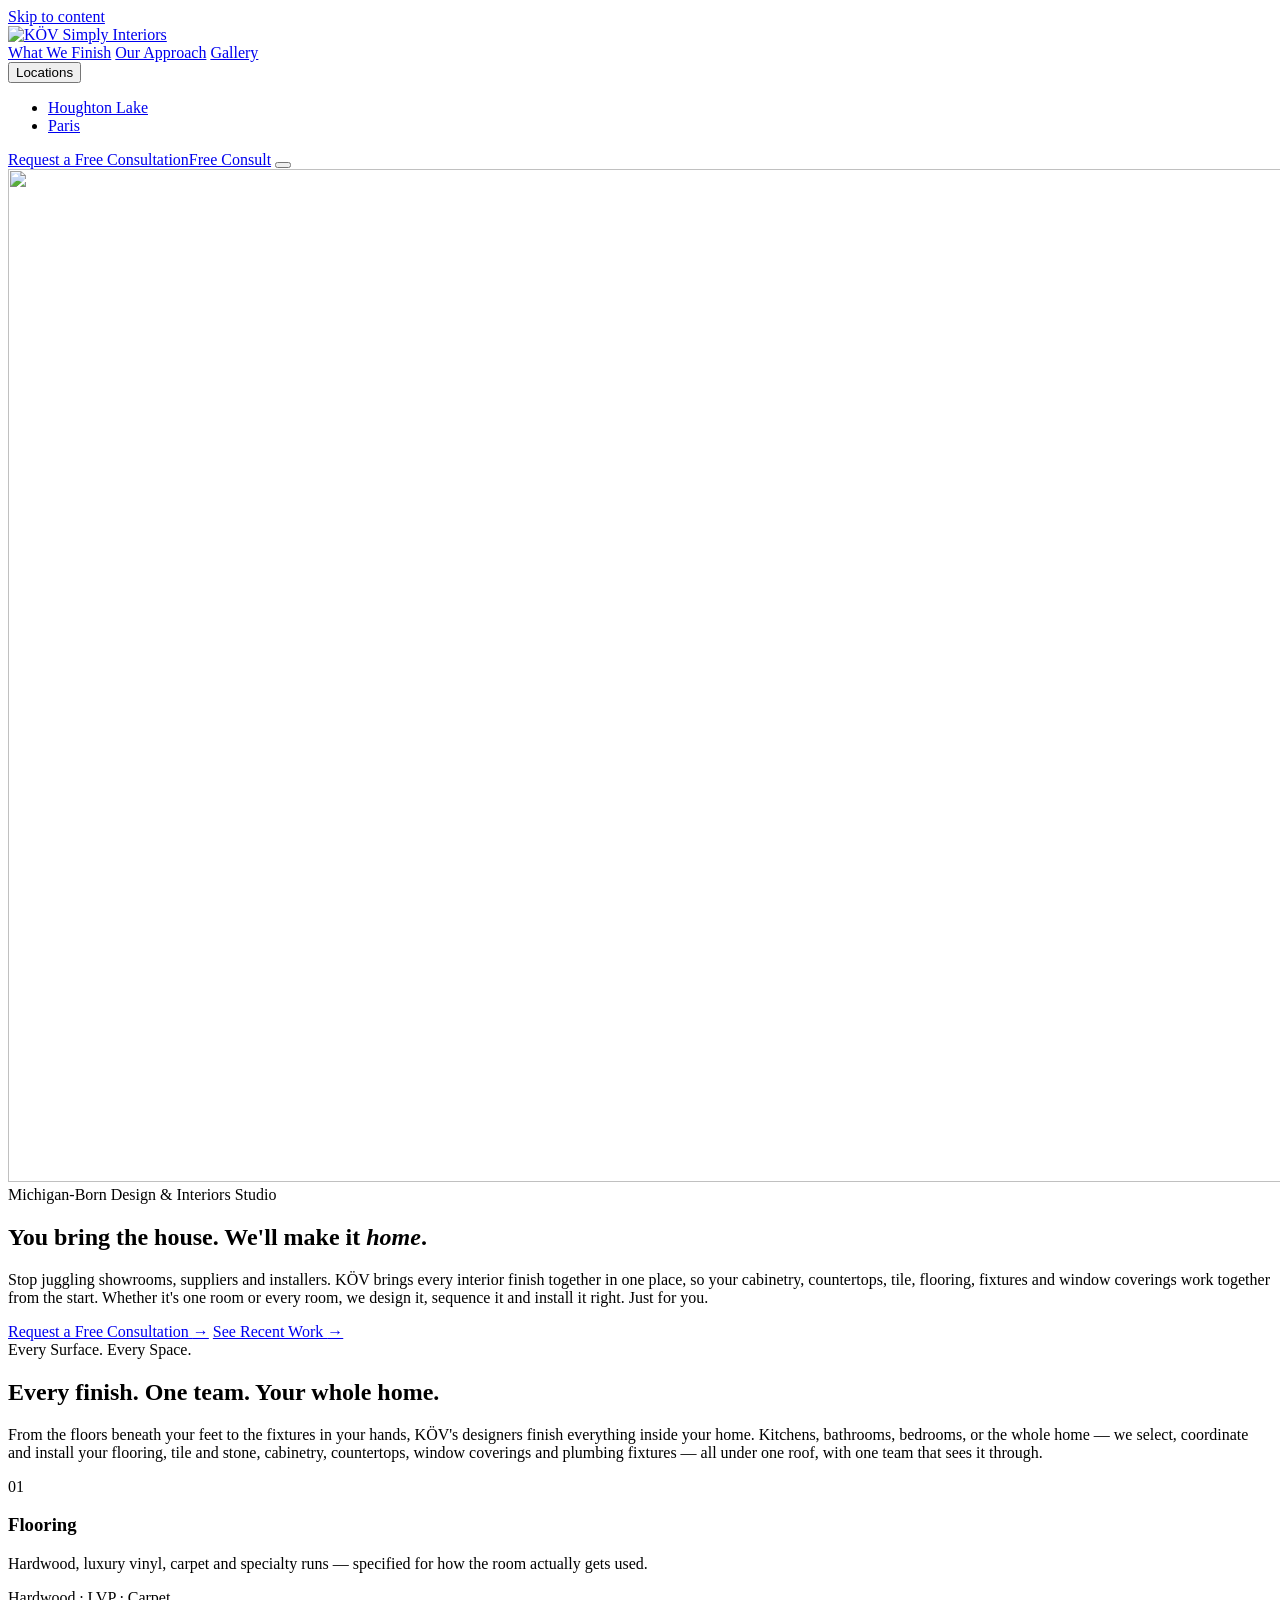
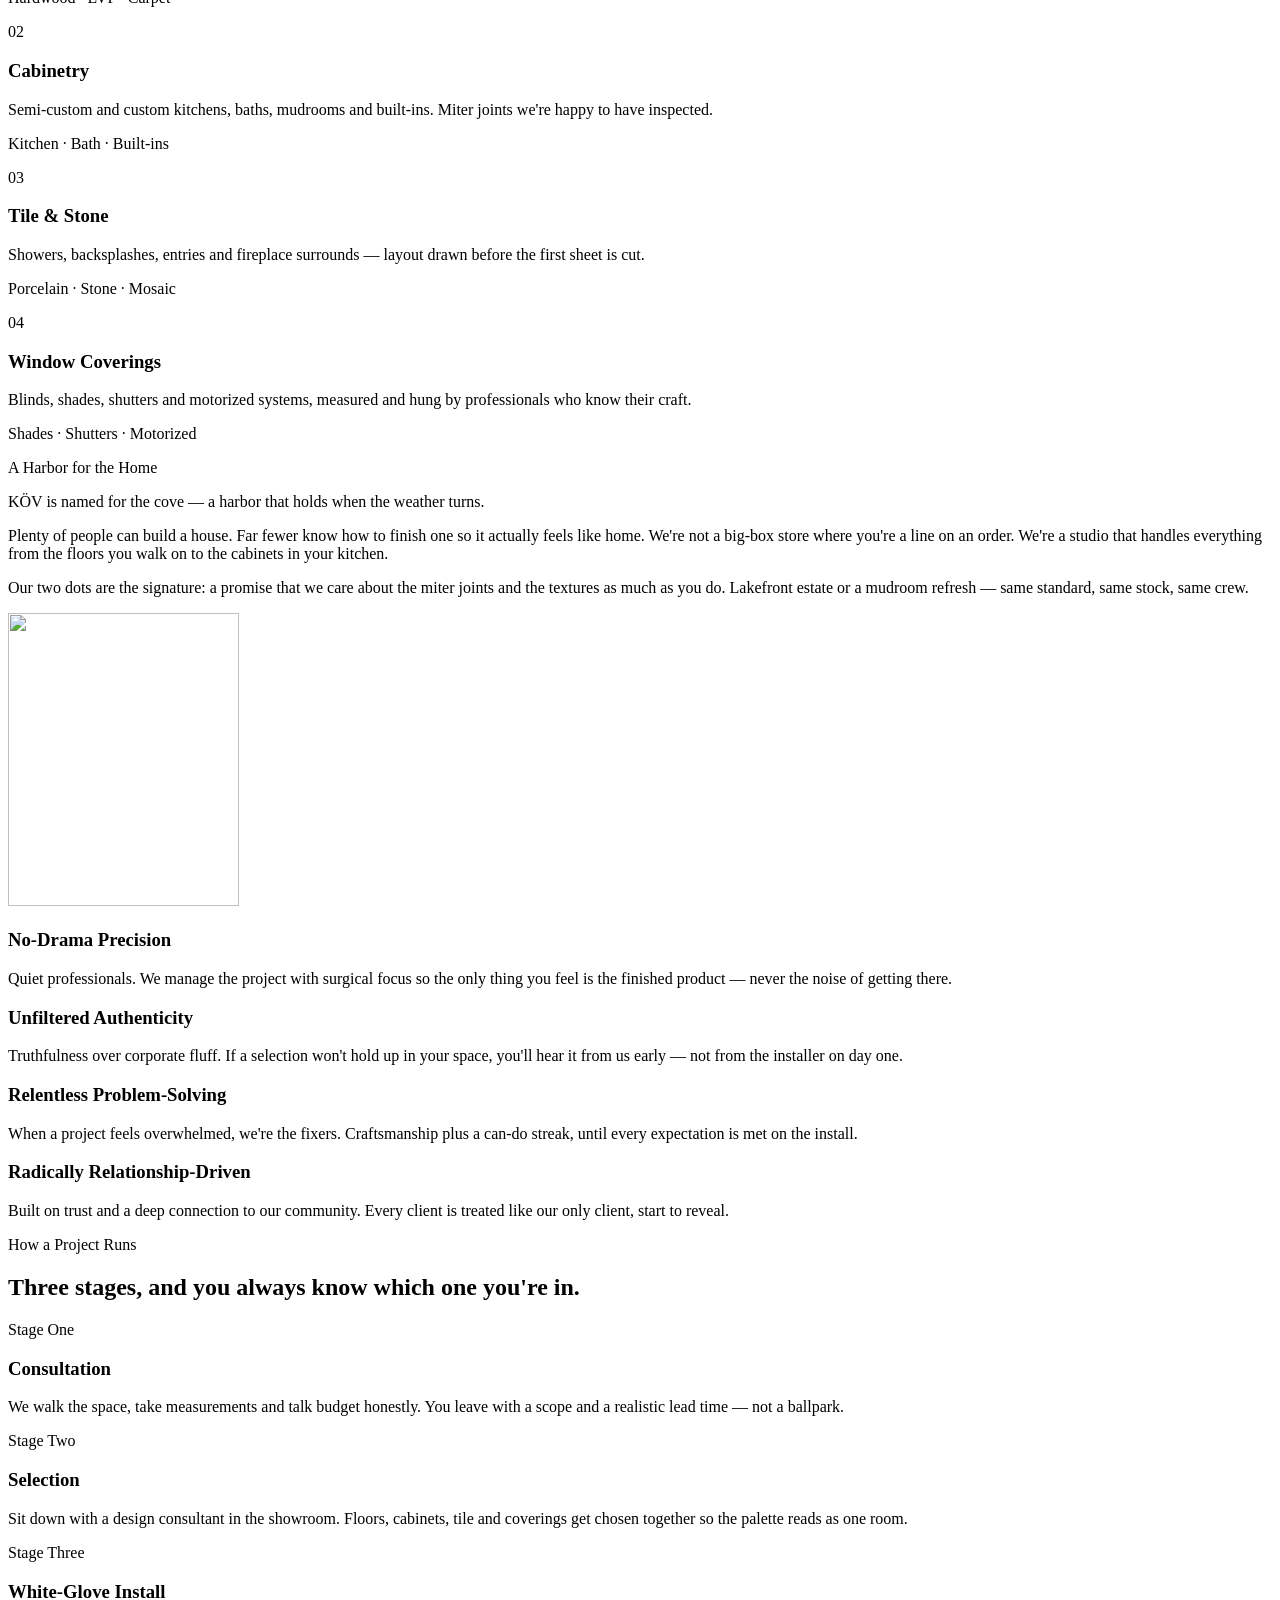
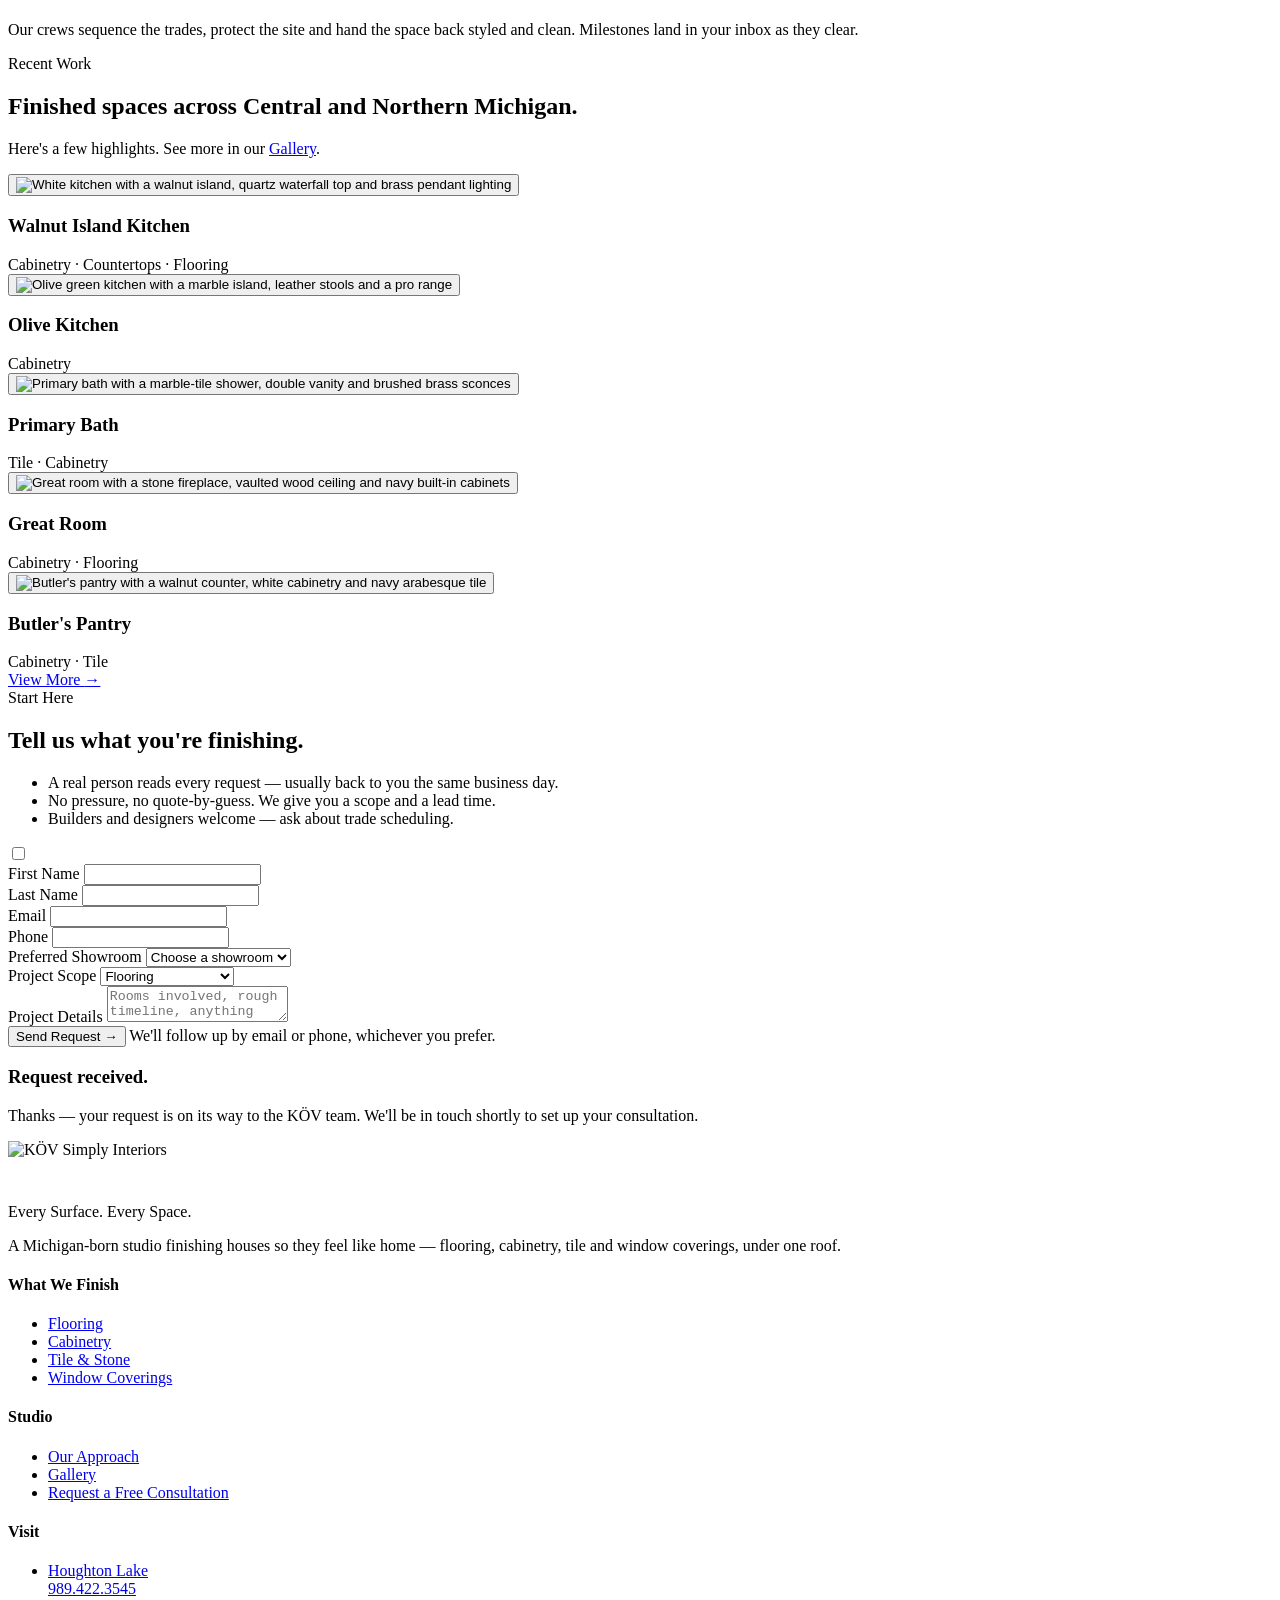
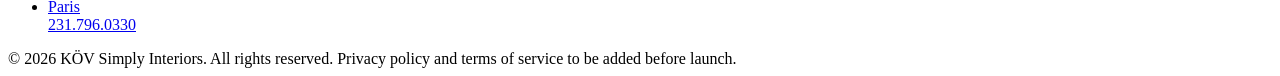
==== index.html @ 11d9ee9d "Add files via upload" ====
<!DOCTYPE html>
<html lang="en">
<head>
<meta charset="utf-8">
<meta name="viewport" content="width=device-width, initial-scale=1, viewport-fit=cover">
<title>KÖV Simply Interiors</title>
<meta name="description" content="A Michigan-born design &amp; interiors studio finishing houses so they feel like home. Flooring, cabinetry, tile and window coverings under one roof.">
<meta name="theme-color" content="#577693">
<link rel="canonical" href="https://kovinteriors.com/">

<link rel="icon" href="assets/favicon.ico" sizes="any">
<link rel="icon" type="image/png" sizes="32x32" href="assets/favicon-32x32.png">
<link rel="icon" type="image/png" sizes="16x16" href="assets/favicon-16x16.png">
<link rel="apple-touch-icon" href="assets/apple-touch-icon.png">

<meta property="og:site_name" content="K&Ouml;V Simply Interiors">
<meta property="og:title" content="KÖV Simply Interiors">
<meta property="og:description" content="A Michigan-born design &amp; interiors studio finishing houses so they feel like home. Flooring, cabinetry, tile and window coverings under one roof.">
<meta property="og:type" content="website">
<meta property="og:url" content="https://kovinteriors.com/">
<meta property="og:image" content="https://kovinteriors.com/assets/og-image.jpg">
<meta property="og:image:width" content="1200">
<meta property="og:image:height" content="630">
<meta name="twitter:card" content="summary_large_image">
<meta name="twitter:title" content="KÖV Simply Interiors">
<meta name="twitter:description" content="A Michigan-born design &amp; interiors studio finishing houses so they feel like home. Flooring, cabinetry, tile and window coverings under one roof.">
<meta name="twitter:image" content="https://kovinteriors.com/assets/og-image.jpg">
<link rel="preconnect" href="https://fonts.googleapis.com">
<link rel="preconnect" href="https://fonts.gstatic.com" crossorigin>
<link rel="stylesheet" href="https://fonts.googleapis.com/css2?family=Newsreader:opsz,wght@6..72,300;6..72,400;6..72,500;6..72,600&family=Figtree:wght@300;400;500;600;700&family=Archivo+Narrow:wght@600;700&display=swap">
<link rel="stylesheet" href="assets/styles.css">
<script type="application/ld+json">{"@context":"https://schema.org","@type":"HomeAndConstructionBusiness","name":"KÖV Simply Interiors","url":"https://kovinteriors.com","logo":"https://kovinteriors.com/assets/kov-logo.png","image":"https://kovinteriors.com/assets/og-image.jpg","description":"A Michigan design and interiors studio finishing homes — flooring, cabinetry, tile and stone, countertops, window coverings and plumbing fixtures under one roof.","areaServed":"Central and Northern Michigan","department":[{"@type":"HomeAndConstructionBusiness","name":"KÖV Simply Interiors — Houghton Lake","url":"https://kovinteriors.com/houghton-lake","telephone":"+1-989-422-3545","address":{"@type":"PostalAddress","streetAddress":"2485 W Houghton Lake Drive","addressLocality":"Houghton Lake","addressRegion":"MI","postalCode":"48629","addressCountry":"US"},"openingHoursSpecification":[{"@type":"OpeningHoursSpecification","dayOfWeek":["Monday","Tuesday","Wednesday","Thursday","Friday"],"opens":"09:00","closes":"17:00"},{"@type":"OpeningHoursSpecification","dayOfWeek":"Saturday","opens":"10:00","closes":"15:00"}]},{"@type":"HomeAndConstructionBusiness","name":"KÖV Simply Interiors — Paris","url":"https://kovinteriors.com/paris","telephone":"+1-231-796-0330","address":{"@type":"PostalAddress","streetAddress":"21498 Northland Drive","addressLocality":"Paris","addressRegion":"MI","postalCode":"49338","addressCountry":"US"},"openingHoursSpecification":[{"@type":"OpeningHoursSpecification","dayOfWeek":["Monday","Tuesday","Wednesday","Thursday","Friday"],"opens":"10:00","closes":"17:00"}]}]}</script>
</head>
<body>
<script>document.documentElement.classList.add('js');</script>
<a class="skip-link" href="#main">Skip to content</a>

<header class="site-header">
  <div class="shell header-inner">
    <a class="lockup" href="index.html" aria-label="KÖV Simply Interiors, home">
      <img src="assets/kov-logo.png" alt="KÖV Simply Interiors" width="900" height="196">
    </a>

    <nav class="nav" id="primary-nav" aria-label="Primary">
      <a href="index.html#offerings">What We Finish</a>
      <a href="index.html#approach">Our Approach</a>
      <a href="gallery.html">Gallery</a>
      <div class="nav-item">
        <button class="nav-toggle" type="button" aria-expanded="false" aria-haspopup="true">
          Locations <span class="caret" aria-hidden="true"></span>
        </button>
        <ul class="nav-menu">
          <li><a href="houghton-lake.html">Houghton Lake</a></li>
          <li><a href="paris.html">Paris</a></li>
        </ul>
      </div>
    </nav>

    <div class="header-cta">
      <a class="btn btn-solid" href="index.html#consult"><span class="cta-long">Request a Free Consultation</span><span class="cta-short">Free Consult</span></a>
      <button class="menu-btn" type="button" aria-expanded="false" aria-controls="primary-nav" aria-label="Menu">
        <span></span><span></span><span></span>
      </button>
    </div>
  </div>
  <div class="scroll-progress" aria-hidden="true"><span></span></div>
</header>

<main id="main">

  <!-- HERO -->
  <section class="hero tone-dark">
    <div class="hero-media" aria-hidden="true">
      <img src="assets/hero-kitchen.jpg" alt="" width="1800" height="1013">
    </div>
    <div class="shell hero-inner">
      <div class="hero-copy">
        <span class="eyebrow"><span class="dots gold" aria-hidden="true"><i></i><i></i></span> Michigan-Born Design &amp; Interiors Studio</span>
        <h1>You bring the house. We'll make it <em>home</em>.</h1>
        <p class="lede">Stop juggling showrooms, suppliers and installers. K&Ouml;V brings every interior finish together in one place, so your cabinetry, countertops, tile, flooring, fixtures and window coverings work together from the start. Whether it's one room or every room, we design it, sequence it and install it right. Just for you.</p>
        <div class="hero-actions">
          <a class="btn btn-solid" href="#consult">Request a Free Consultation <span class="btn-arrow" aria-hidden="true">&rarr;</span></a>
          <a class="btn btn-ghost" href="#work">See Recent Work <span class="btn-arrow" aria-hidden="true">&rarr;</span></a>
        </div>
      </div>
    </div>
  </section>

  <!-- OFFERINGS -->
  <section class="band" id="offerings">
    <div class="shell">
      <div class="sec-head wide">
        <span class="eyebrow"><span class="dots gold" aria-hidden="true"><i></i><i></i></span> Every Surface. Every Space.</span>
        <h2>Every finish. One team. Your whole home.</h2>
        <p>From the floors beneath your feet to the fixtures in your hands, K&Ouml;V's designers finish everything inside your home. Kitchens, bathrooms, bedrooms, or the whole home &mdash; we select, coordinate and install your flooring, tile and stone, cabinetry, countertops, window coverings and plumbing fixtures &mdash; all under one roof, with one team that sees it through.</p>
      </div>

      <div class="offerings">
        <article class="offer">
          <span class="num">01</span>
          <h3>Flooring</h3>
          <p>Hardwood, luxury vinyl, carpet and specialty runs &mdash; specified for how the room actually gets used.</p>
          <p class="tags">Hardwood &middot; LVP &middot; Carpet</p>
        </article>
        <article class="offer">
          <span class="num">02</span>
          <h3>Cabinetry</h3>
          <p>Semi-custom and custom kitchens, baths, mudrooms and built-ins. Miter joints we're happy to have inspected.</p>
          <p class="tags">Kitchen &middot; Bath &middot; Built-ins</p>
        </article>
        <article class="offer">
          <span class="num">03</span>
          <h3>Tile &amp; Stone</h3>
          <p>Showers, backsplashes, entries and fireplace surrounds &mdash; layout drawn before the first sheet is cut.</p>
          <p class="tags">Porcelain &middot; Stone &middot; Mosaic</p>
        </article>
        <article class="offer">
          <span class="num">04</span>
          <h3>Window Coverings</h3>
          <p>Blinds, shades, shutters and motorized systems, measured and hung by professionals who know their craft.</p>
          <p class="tags">Shades &middot; Shutters &middot; Motorized</p>
        </article>
      </div>
    </div>
  </section>

  <!-- APPROACH -->
  <section class="band band-ink tone-dark" id="approach">
    <div class="shell ethos-grid">
      <div>
        <span class="eyebrow"><span class="dots gold" aria-hidden="true"><i></i><i></i></span> A Harbor for the Home</span>
        <p class="pull">K&Ouml;V is named for the cove &mdash; a harbor that holds when the weather turns.</p>
        <div class="ethos-body">
          <p>Plenty of people can build a house. Far fewer know how to finish one so it actually feels like home. We're not a big-box store where you're a line on an order. We're a studio that handles everything from the floors you walk on to the cabinets in your kitchen.</p>
          <p>Our two dots are the signature: a promise that we care about the miter joints and the textures as much as you do. Lakefront estate or a mudroom refresh &mdash; same standard, same stock, same crew.</p>
        </div>
        <img class="ethos-mark" src="assets/kov-icon.png" alt="" width="231" height="293">
      </div>

      <div class="values">
        <article class="value">
          <span class="dots" aria-hidden="true"><i></i><i></i></span>
          <div>
            <h3>No-Drama Precision</h3>
            <p>Quiet professionals. We manage the project with surgical focus so the only thing you feel is the finished product &mdash; never the noise of getting there.</p>
          </div>
        </article>
        <article class="value">
          <span class="dots" aria-hidden="true"><i></i><i></i></span>
          <div>
            <h3>Unfiltered Authenticity</h3>
            <p>Truthfulness over corporate fluff. If a selection won't hold up in your space, you'll hear it from us early &mdash; not from the installer on day one.</p>
          </div>
        </article>
        <article class="value">
          <span class="dots" aria-hidden="true"><i></i><i></i></span>
          <div>
            <h3>Relentless Problem-Solving</h3>
            <p>When a project feels overwhelmed, we're the fixers. Craftsmanship plus a can-do streak, until every expectation is met on the install.</p>
          </div>
        </article>
        <article class="value">
          <span class="dots" aria-hidden="true"><i></i><i></i></span>
          <div>
            <h3>Radically Relationship-Driven</h3>
            <p>Built on trust and a deep connection to our community. Every client is treated like our only client, start to reveal.</p>
          </div>
        </article>
      </div>
    </div>
  </section>

  <!-- PROCESS -->
  <section class="band">
    <div class="shell">
      <div class="sec-head wide">
        <span class="eyebrow"><span class="dots" aria-hidden="true"><i></i><i></i></span> How a Project Runs</span>
        <h2>Three stages, and you always know which one you're in.</h2>
      </div>
      <div class="steps">
        <article class="step">
          <span class="num">Stage One</span>
          <h3>Consultation</h3>
          <p>We walk the space, take measurements and talk budget honestly. You leave with a scope and a realistic lead time &mdash; not a ballpark.</p>
        </article>
        <article class="step">
          <span class="num">Stage Two</span>
          <h3>Selection</h3>
          <p>Sit down with a design consultant in the showroom. Floors, cabinets, tile and coverings get chosen together so the palette reads as one room.</p>
        </article>
        <article class="step">
          <span class="num">Stage Three</span>
          <h3>White-Glove Install</h3>
          <p>Our crews sequence the trades, protect the site and hand the space back styled and clean. Milestones land in your inbox as they clear.</p>
        </article>
      </div>
    </div>
  </section>

  <!-- WORK -->
  <section class="band band-deep tone-dark" id="work">
    <div class="shell">
      <div class="sec-head wide">
        <span class="eyebrow"><span class="dots gold" aria-hidden="true"><i></i><i></i></span> Recent Work</span>
        <h2>Finished spaces across Central and Northern Michigan.</h2>
        <p>Here's a few highlights. See more in our <a href="gallery.html">Gallery</a>.</p>
      </div>

      <div class="work-grid">
        <div class="work-item feature">
          <button class="shot-fixed" type="button" data-shot data-caption="Walnut Island Kitchen" aria-label="Enlarge: Walnut Island Kitchen"><img src="assets/gallery/kitchen-walnut-island.jpg" alt="White kitchen with a walnut island, quartz waterfall top and brass pendant lighting" loading="lazy" decoding="async"></button>
          <div class="work-cap"><h3>Walnut Island Kitchen</h3><span>Cabinetry &middot; Countertops &middot; Flooring</span></div>
        </div>
        <div class="work-item portrait">
          <button class="shot-fixed" type="button" data-shot data-caption="Olive Kitchen &amp; Dining" aria-label="Enlarge: Olive Kitchen &amp; Dining"><img src="assets/gallery/kitchen-olive-dining.jpg" alt="Olive green kitchen with a marble island, leather stools and a pro range" loading="lazy" decoding="async"></button>
          <div class="work-cap"><h3>Olive Kitchen</h3><span>Cabinetry</span></div>
        </div>
        <div class="work-item">
          <button class="shot-fixed" type="button" data-shot data-caption="Primary Bath Suite" aria-label="Enlarge: Primary Bath Suite"><img src="assets/gallery/bath-primary-suite.jpg" alt="Primary bath with a marble-tile shower, double vanity and brushed brass sconces" loading="lazy" decoding="async"></button>
          <div class="work-cap"><h3>Primary Bath</h3><span>Tile &middot; Cabinetry</span></div>
        </div>
        <div class="work-item">
          <button class="shot-fixed" type="button" data-shot data-caption="Great Room Fireplace" aria-label="Enlarge: Great Room Fireplace"><img src="assets/gallery/living-stone-fireplace.jpg" alt="Great room with a stone fireplace, vaulted wood ceiling and navy built-in cabinets" loading="lazy" decoding="async"></button>
          <div class="work-cap"><h3>Great Room</h3><span>Cabinetry &middot; Flooring</span></div>
        </div>
        <div class="work-item">
          <button class="shot-fixed" type="button" data-shot data-caption="Butler's Pantry" aria-label="Enlarge: Butler's Pantry"><img src="assets/gallery/pantry-butlers.jpg" alt="Butler's pantry with a walnut counter, white cabinetry and navy arabesque tile" loading="lazy" decoding="async"></button>
          <div class="work-cap"><h3>Butler's Pantry</h3><span>Cabinetry &middot; Tile</span></div>
        </div>
      </div>

      <div class="btn-row">
        <a class="btn btn-solid btn-wide" href="gallery.html">View More <span class="btn-arrow" aria-hidden="true">&rarr;</span></a>
      </div>
    </div>
  </section>

  <!-- CONSULTATION -->
  <section class="band band-tint" id="consult">
    <div class="shell consult-grid">
      <div>
        <span class="eyebrow"><span class="dots gold" aria-hidden="true"><i></i><i></i></span> Start Here</span>
        <h2>Tell us what you're finishing.</h2>
        <ul class="promise">
          <li><span class="dots" aria-hidden="true"><i></i><i></i></span><span>A real person reads every request &mdash; usually back to you the same business day.</span></li>
          <li><span class="dots" aria-hidden="true"><i></i><i></i></span><span>No pressure, no quote-by-guess. We give you a scope and a lead time.</span></li>
          <li><span class="dots" aria-hidden="true"><i></i><i></i></span><span>Builders and designers welcome &mdash; ask about trade scheduling.</span></li>
        </ul>
      </div>

      <div class="form-card tone-light" id="consultCard">
        <form class="form-body" id="consultForm" action="https://api.web3forms.com/submit" method="POST" novalidate>
          <input type="hidden" name="access_key" value="4b04a78e-1222-40c4-ba0d-5f8aaee83861">
          <input type="hidden" name="subject" value="New consultation request &mdash; K&Ouml;V website">
          <input type="hidden" name="from_name" value="K&Ouml;V Simply Interiors Website">
          <input type="checkbox" name="botcheck" class="hp" tabindex="-1" autocomplete="off" aria-hidden="true">
          <div class="field-row">
            <div class="field">
              <label for="fname">First Name</label>
              <input id="fname" name="first_name" type="text" autocomplete="given-name" required>
            </div>
            <div class="field">
              <label for="lname">Last Name</label>
              <input id="lname" name="last_name" type="text" autocomplete="family-name" required>
            </div>
          </div>
          <div class="field-row">
            <div class="field">
              <label for="email">Email</label>
              <input id="email" name="email" type="email" autocomplete="email" required>
            </div>
            <div class="field">
              <label for="phone">Phone</label>
              <input id="phone" name="phone" type="tel" autocomplete="tel">
            </div>
          </div>
          <div class="field-row">
            <div class="field">
              <label for="showroom">Preferred Showroom</label>
              <select id="showroom" name="preferred_showroom" required>
                <option value="" disabled selected>Choose a showroom</option>
                <option>Houghton Lake, MI</option>
                <option>Paris, MI</option>
              </select>
            </div>
            <div class="field">
              <label for="scope">Project Scope</label>
              <select id="scope" name="project_scope">
                <option>Flooring</option>
                <option>Cabinetry</option>
                <option>Tile &amp; Stone</option>
                <option>Window Coverings</option>
                <option>Whole-home finish</option>
                <option>Kitchen</option>
                <option>Bathroom</option>
                <option>Not sure yet</option>
              </select>
            </div>
          </div>
          <div class="field">
            <label for="details">Project Details</label>
            <textarea id="details" name="message" placeholder="Rooms involved, rough timeline, anything already selected."></textarea>
          </div>
          <div class="form-foot">
            <button class="btn btn-solid" type="submit">Send Request <span class="btn-arrow" aria-hidden="true">&rarr;</span></button>
            <span class="fine">We'll follow up by email or phone, whichever you prefer.</span>
          </div>
          <p class="form-error" id="formError" role="alert" hidden>Something went wrong sending that. Please try again, or call the showroom nearest you.</p>
        </form>

        <div class="form-success" id="consultSuccess" role="status">
          <span class="dots gold" aria-hidden="true" style="justify-content:center;"><i></i><i></i></span>
          <h3>Request received.</h3>
          <p>Thanks &mdash; your request is on its way to the K&Ouml;V team. We'll be in touch shortly to set up your consultation.</p>
        </div>
      </div>
    </div>
  </section>
</main>

<footer class="site-footer tone-dark">
  <div class="shell">
    <div class="footer-top">
      <div>
        <img src="assets/kov-logo-white.png" alt="KÖV Simply Interiors" width="900" height="196" style="height:46px;width:auto;display:block;">
        <p class="footer-tag">Every Surface. Every Space.</p>
        <p class="footer-blurb">A Michigan-born studio finishing houses so they feel like home &mdash; flooring, cabinetry, tile and window coverings, under one roof.</p>
      </div>
      <div class="footer-col">
        <h4>What We Finish</h4>
        <ul>
          <li><a href="index.html#offerings">Flooring</a></li>
          <li><a href="index.html#offerings">Cabinetry</a></li>
          <li><a href="index.html#offerings">Tile &amp; Stone</a></li>
          <li><a href="index.html#offerings">Window Coverings</a></li>
        </ul>
      </div>
      <div class="footer-col">
        <h4>Studio</h4>
        <ul>
          <li><a href="index.html#approach">Our Approach</a></li>
          <li><a href="gallery.html">Gallery</a></li>
          <li><a href="index.html#consult">Request a Free Consultation</a></li>
        </ul>
      </div>
      <div class="footer-col">
        <h4>Visit</h4>
        <ul>
          <li><a href="houghton-lake.html">Houghton Lake</a><br><a href="tel:+19894223545">989.422.3545</a></li>
          <li><a href="paris.html">Paris</a><br><a href="tel:+12317960330">231.796.0330</a></li>
        </ul>
      </div>
    </div>
    <div class="footer-bottom">
      <span>&copy; 2026 K&Ouml;V Simply Interiors. All rights reserved.</span>
      <span class="legal-todo">Privacy policy and terms of service to be added before launch.</span>
    </div>
  </div>
</footer>

<script src="assets/site.js"></script>
</body>
</html>
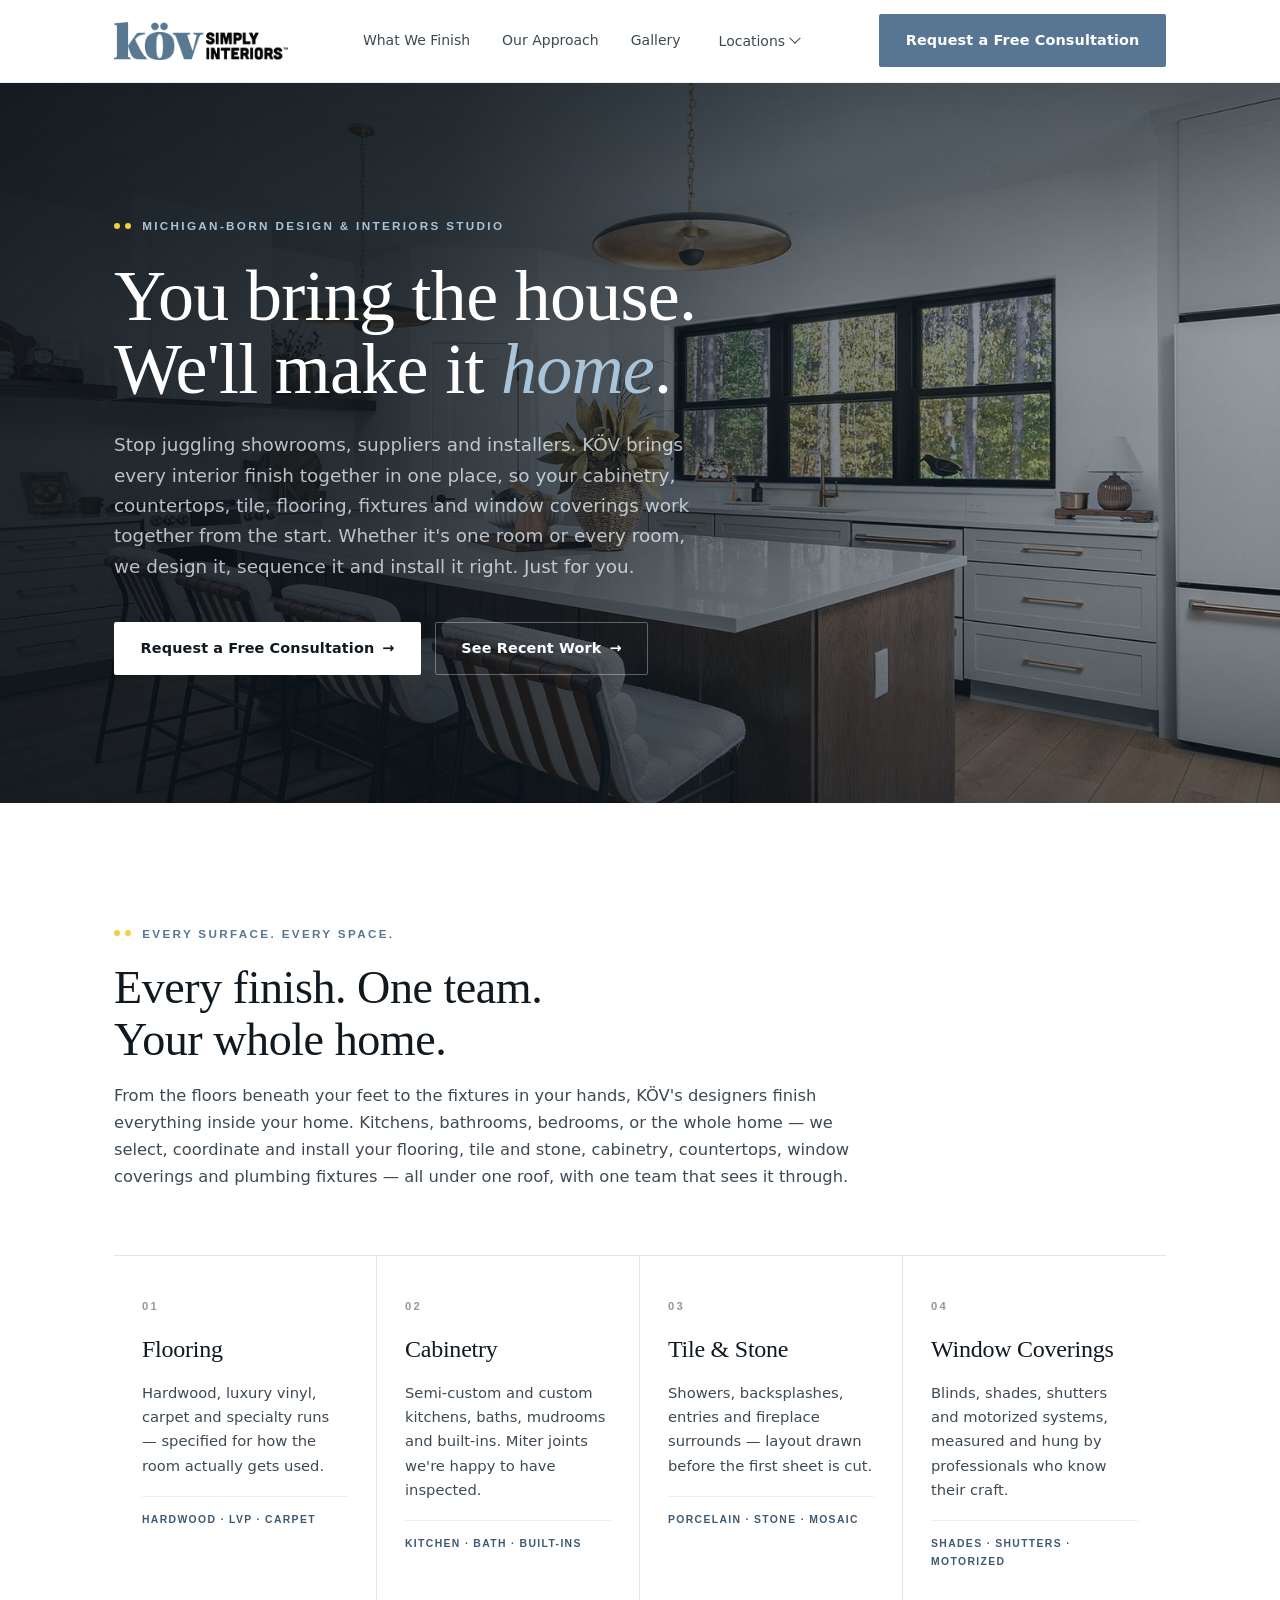
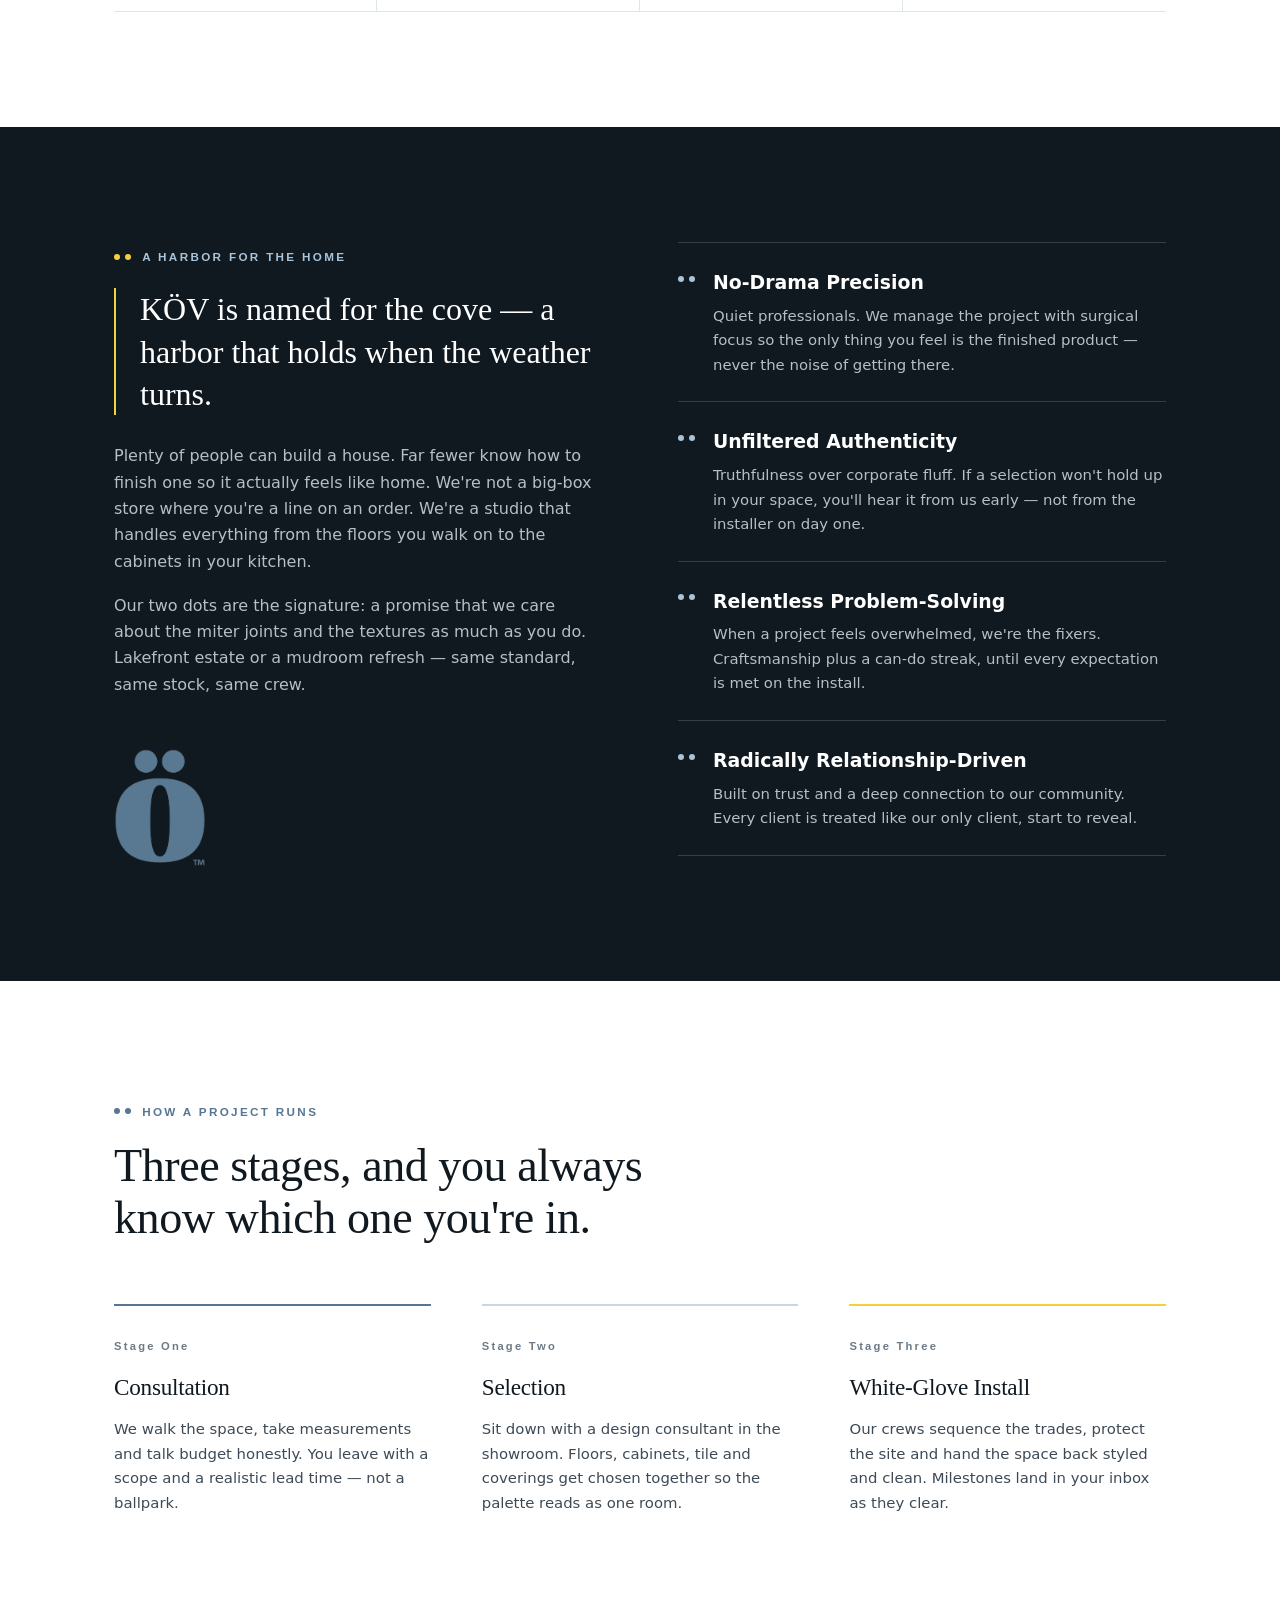
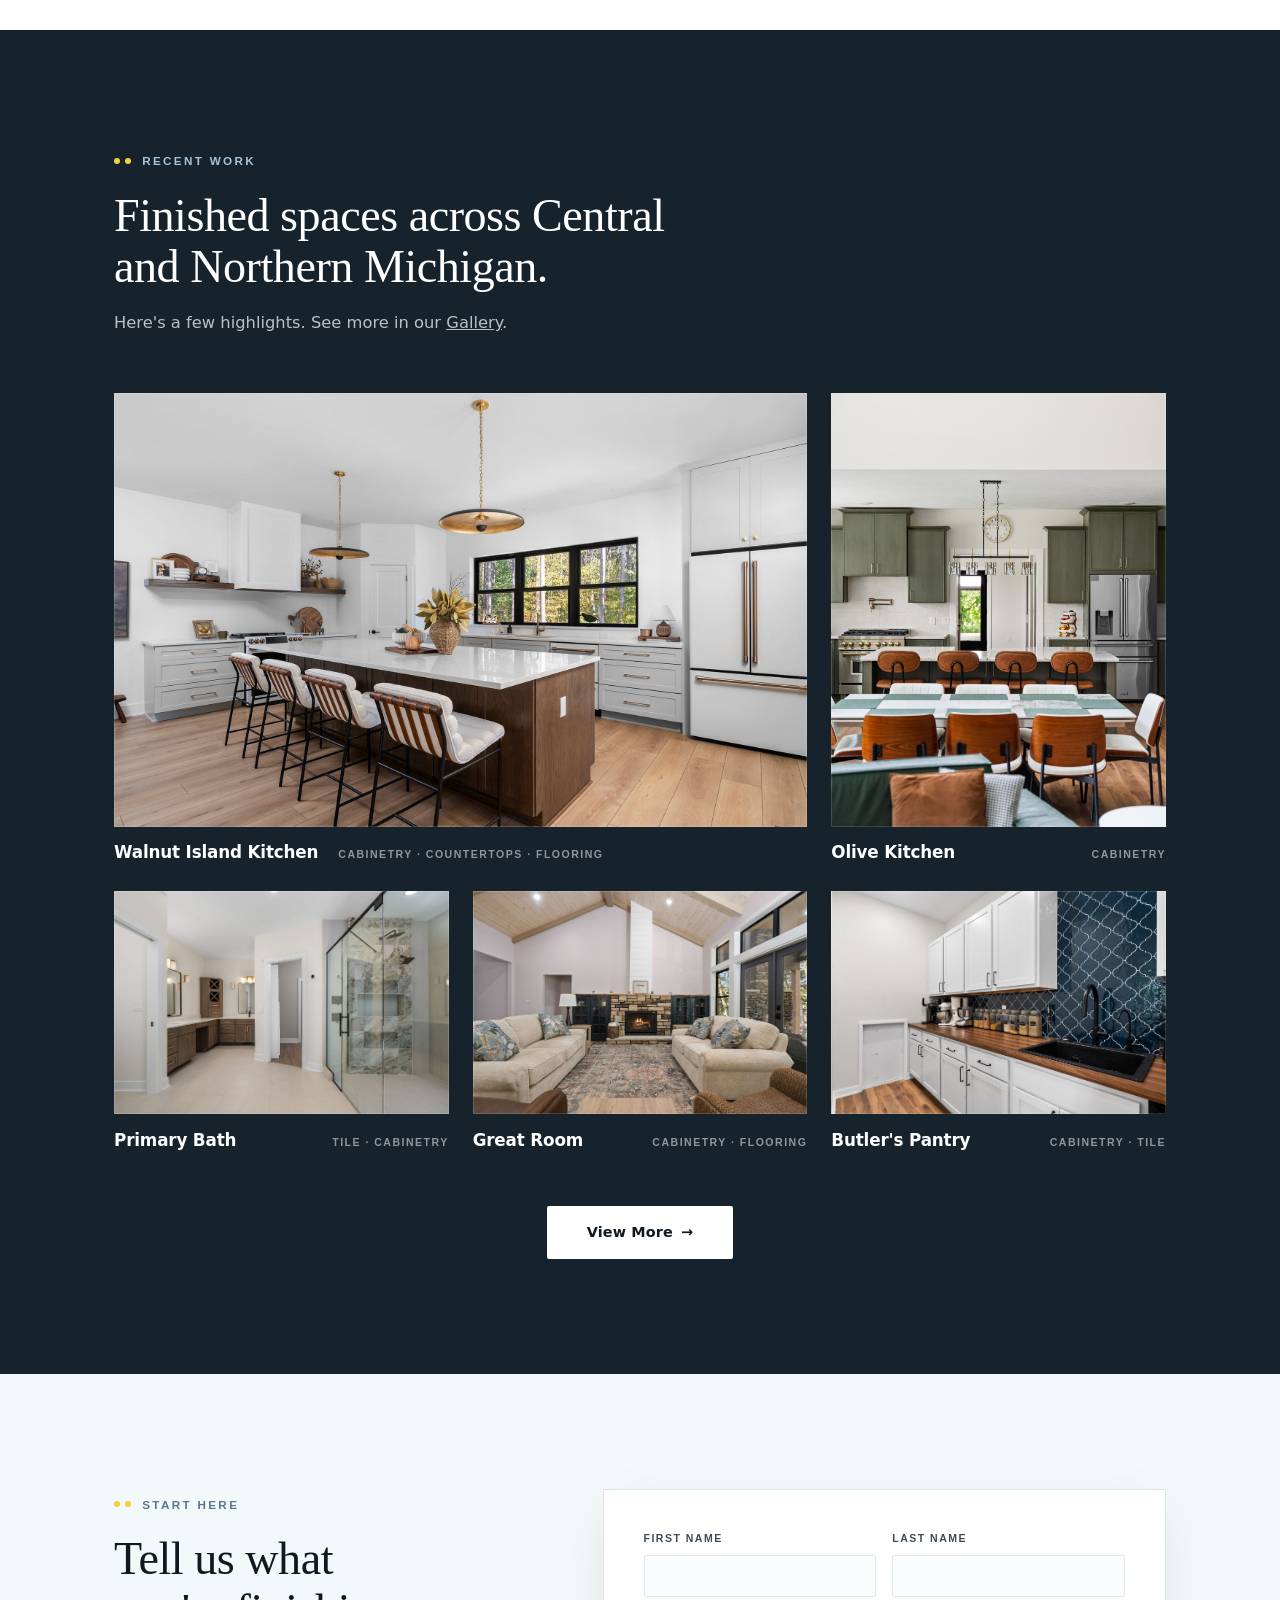
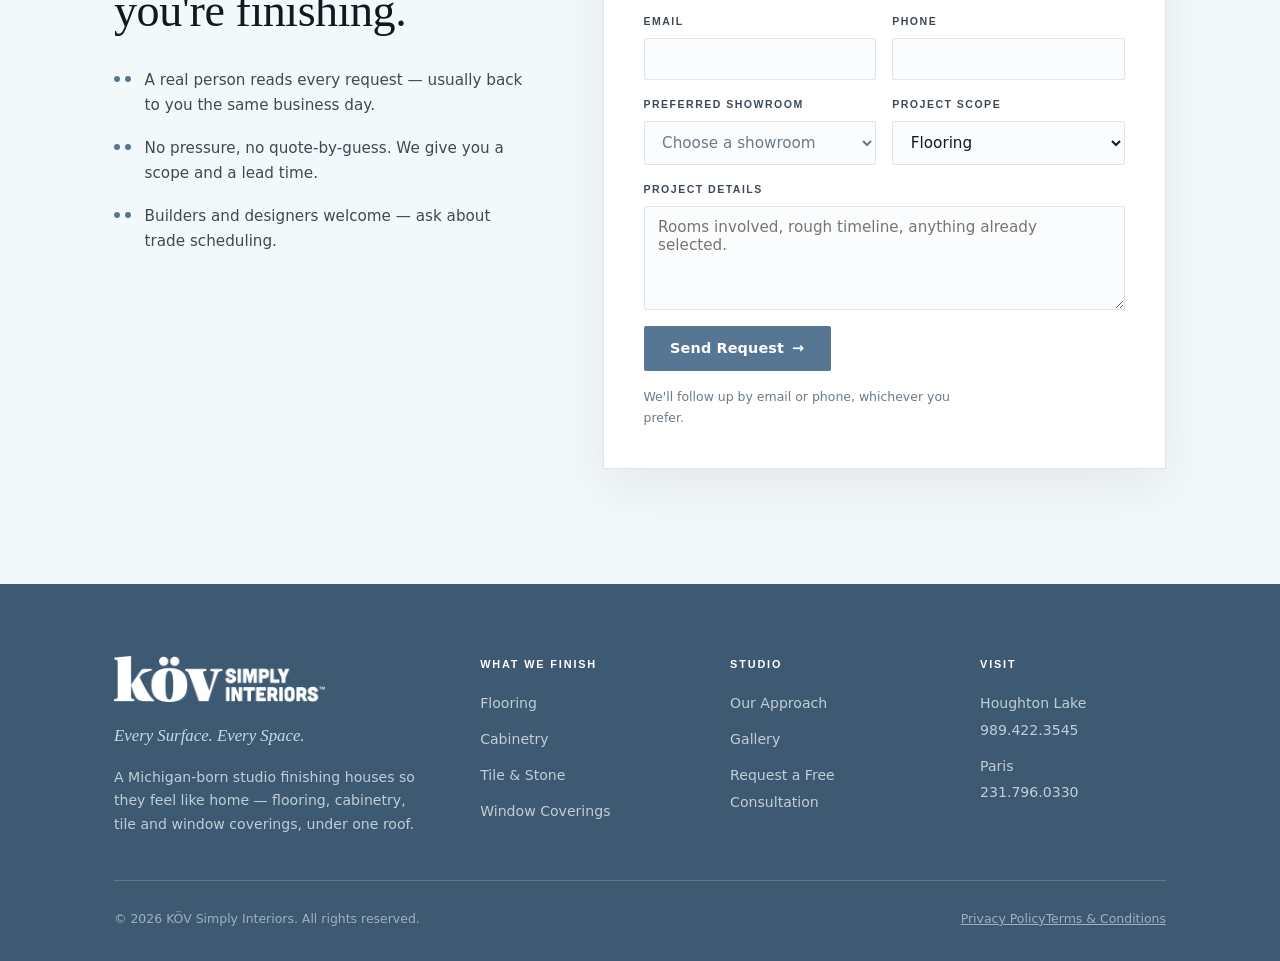
==== commit 4cf5483d: "Add files via upload" ====
--- a/index.html
+++ b/index.html
@@ -3,6 +3,13 @@
 <head>
 <meta charset="utf-8">
 <meta name="viewport" content="width=device-width, initial-scale=1, viewport-fit=cover">
+<!-- Google Tag Manager -->
+<script>(function(w,d,s,l,i){w[l]=w[l]||[];w[l].push({'gtm.start':
+new Date().getTime(),event:'gtm.js'});var f=d.getElementsByTagName(s)[0],
+j=d.createElement(s),dl=l!='dataLayer'?'&l='+l:'';j.async=true;j.src=
+'https://www.googletagmanager.com/gtm.js?id='+i+dl;f.parentNode.insertBefore(j,f);
+})(window,document,'script','dataLayer','GTM-TP3B8PBS');</script>
+<!-- End Google Tag Manager -->
 <title>KÖV Simply Interiors</title>
 <meta name="description" content="A Michigan-born design &amp; interiors studio finishing houses so they feel like home. Flooring, cabinetry, tile and window coverings under one roof.">
 <meta name="theme-color" content="#577693">
@@ -32,6 +39,10 @@
 <script type="application/ld+json">{"@context":"https://schema.org","@type":"HomeAndConstructionBusiness","name":"KÖV Simply Interiors","url":"https://kovinteriors.com","logo":"https://kovinteriors.com/assets/kov-logo.png","image":"https://kovinteriors.com/assets/og-image.jpg","description":"A Michigan design and interiors studio finishing homes — flooring, cabinetry, tile and stone, countertops, window coverings and plumbing fixtures under one roof.","areaServed":"Central and Northern Michigan","department":[{"@type":"HomeAndConstructionBusiness","name":"KÖV Simply Interiors — Houghton Lake","url":"https://kovinteriors.com/houghton-lake","telephone":"+1-989-422-3545","address":{"@type":"PostalAddress","streetAddress":"2485 W Houghton Lake Drive","addressLocality":"Houghton Lake","addressRegion":"MI","postalCode":"48629","addressCountry":"US"},"openingHoursSpecification":[{"@type":"OpeningHoursSpecification","dayOfWeek":["Monday","Tuesday","Wednesday","Thursday","Friday"],"opens":"09:00","closes":"17:00"},{"@type":"OpeningHoursSpecification","dayOfWeek":"Saturday","opens":"10:00","closes":"15:00"}]},{"@type":"HomeAndConstructionBusiness","name":"KÖV Simply Interiors — Paris","url":"https://kovinteriors.com/paris","telephone":"+1-231-796-0330","address":{"@type":"PostalAddress","streetAddress":"21498 Northland Drive","addressLocality":"Paris","addressRegion":"MI","postalCode":"49338","addressCountry":"US"},"openingHoursSpecification":[{"@type":"OpeningHoursSpecification","dayOfWeek":["Monday","Tuesday","Wednesday","Thursday","Friday"],"opens":"10:00","closes":"17:00"}]}]}</script>
 </head>
 <body>
+<!-- Google Tag Manager (noscript) -->
+<noscript><iframe src="https://www.googletagmanager.com/ns.html?id=GTM-TP3B8PBS"
+height="0" width="0" style="display:none;visibility:hidden"></iframe></noscript>
+<!-- End Google Tag Manager (noscript) -->
 <script>document.documentElement.classList.add('js');</script>
 <a class="skip-link" href="#main">Skip to content</a>
 
@@ -353,7 +364,7 @@
     </div>
     <div class="footer-bottom">
       <span>&copy; 2026 K&Ouml;V Simply Interiors. All rights reserved.</span>
-      <span class="legal-todo">Privacy policy and terms of service to be added before launch.</span>
+      <span class="footer-legal"><a href="privacy.html">Privacy Policy</a><a href="terms.html">Terms &amp; Conditions</a></span>
     </div>
   </div>
 </footer>
--- a/assets/styles.css
+++ b/assets/styles.css
@@ -0,0 +1,589 @@
+/* ==========================================================================
+   KÖV Simply Interiors — site stylesheet
+   Palette from the KÖV Brand Playbook v1.0
+   ========================================================================== */
+
+:root{
+  color-scheme: light;
+
+  --ink:        #101820;  /* PMS Black 6C */
+  --ink-soft:   #3D4A55;
+  --ink-mute:   #6B7A86;
+  --blue:       #577693;  /* PMS 5415C */
+  --blue-deep:  #3E5A73;
+  --blue-200:   #C7D8E5;
+  --blue-100:   #E6EFF5;
+  --blue-50:    #F3F8FB;
+  --paper:      #FFFFFF;
+  --paper-soft: #FAFCFD;
+  --line:       #DCE6ED;
+  --line-soft:  #EAF0F4;
+  --stone:      #949A90;  /* PMS 7539C */
+  --gold:       #F3D03E;  /* PMS 129C */
+
+  --display: "Newsreader", "Iowan Old Style", Georgia, serif;
+  --body: "Figtree", "Avenir Next", "Segoe UI", system-ui, sans-serif;
+  --label: "Archivo Narrow", "Helvetica Neue", Arial, sans-serif;
+
+  --gutter: clamp(1.25rem, 5vw, 4rem);
+  --shell: 1180px;
+  --section: clamp(4.5rem, 9vw, 8rem);
+}
+
+*, *::before, *::after{ box-sizing: border-box; }
+
+body{
+  margin: 0;
+  background: var(--paper);
+  color: var(--ink);
+  font-family: var(--body);
+  font-size: 1rem;
+  line-height: 1.65;
+  -webkit-font-smoothing: antialiased;
+  overflow-x: hidden;
+}
+
+h1, h2, h3, h4{ font-family: var(--display); font-weight: 400; text-wrap: balance; margin: 0; letter-spacing: -0.01em; color: var(--ink); }
+p{ margin: 0; }
+a{ color: inherit; }
+img{ max-width: 100%; }
+:focus-visible{ outline: 2px solid var(--blue); outline-offset: 3px; border-radius: 2px; }
+
+.shell{ width: 100%; max-width: var(--shell); margin-inline: auto; padding-inline: var(--gutter); }
+.skip-link{ position: absolute; left: -9999px; }
+.skip-link:focus{ left: 1rem; top: 1rem; z-index: 100; background: #fff; padding: .6rem 1rem; }
+
+/* ---------- Tone scopes ---------- */
+.tone-dark{
+  --ink: #FFFFFF;
+  --ink-soft: rgba(230,238,244,0.78);
+  --ink-mute: rgba(230,238,244,0.58);
+  --line: rgba(255,255,255,0.16);
+  --line-soft: rgba(255,255,255,0.10);
+  --blue: #A9C4D8;
+  --blue-deep: #C7D8E5;
+  --blue-200: rgba(255,255,255,0.30);
+  --blue-100: rgba(169,196,216,0.16);
+  --paper: rgba(255,255,255,0.04);
+  --paper-soft: rgba(255,255,255,0.05);
+  --stone: rgba(230,238,244,0.55);
+  color: #E6EEF4;
+}
+.tone-light{
+  --ink: #101820;
+  --ink-soft: #3D4A55;
+  --ink-mute: #6B7A86;
+  --line: #DCE6ED;
+  --line-soft: #EAF0F4;
+  --blue: #577693;
+  --blue-deep: #3E5A73;
+  --blue-200: #C7D8E5;
+  --blue-100: #E6EFF5;
+  --paper: #FFFFFF;
+  --paper-soft: #FAFCFD;
+  --stone: #949A90;
+  color: var(--ink);
+}
+
+/* ---------- Brand marks ---------- */
+.lockup{ display: inline-flex; align-items: center; text-decoration: none; }
+.lockup img{ display: block; height: 38px; width: auto; }
+.site-footer .lockup img{ height: 46px; }
+
+.dots{ display: inline-flex; gap: 5px; align-items: center; }
+.dots i{ width: 6px; height: 6px; border-radius: 50%; background: var(--blue); display: block; }
+.dots.gold i{ background: var(--gold); }
+
+.eyebrow{
+  font-family: var(--label); font-weight: 700; text-transform: uppercase;
+  font-size: 0.73rem; letter-spacing: 0.2em; color: var(--blue);
+  display: inline-flex; align-items: center; gap: 0.7rem;
+}
+
+/* ---------- Buttons ---------- */
+.btn{
+  display: inline-flex; align-items: center; justify-content: center; gap: 0.5rem;
+  font-family: var(--body); font-weight: 600; font-size: 0.9rem;
+  letter-spacing: 0.01em; text-decoration: none; cursor: pointer;
+  padding: 0.85rem 1.6rem; border-radius: 2px; border: 1px solid transparent;
+  transition: background-color .18s ease, color .18s ease, border-color .18s ease, transform .2s ease, box-shadow .25s ease;
+}
+.btn-solid{ background: var(--blue); color: #fff; }
+.btn-solid:hover{ background: var(--blue-deep); }
+.btn-ghost{ background: transparent; color: var(--ink); border-color: var(--line); }
+.btn-ghost:hover{ border-color: var(--blue); color: var(--blue-deep); }
+.tone-dark .btn-solid{ background: #fff; color: #101820; }
+.tone-dark .btn-solid:hover{ background: var(--blue-deep); color: #101820; }
+.tone-dark .btn-ghost{ color: #fff; border-color: rgba(255,255,255,0.32); }
+.tone-dark .btn-ghost:hover{ color: #fff; border-color: #fff; }
+.tone-light .btn-solid{ background: var(--blue); color: #fff; }
+.tone-light .btn-solid:hover{ background: var(--blue-deep); color: #fff; }
+.tone-light .btn-ghost{ color: var(--ink); border-color: var(--line); }
+.btn-wide{ padding-inline: 2.4rem; }
+.btn-row{ display: flex; justify-content: center; margin-top: clamp(2.25rem, 4vw, 3.25rem); }
+
+/* ---------- Header ---------- */
+.site-header{
+  position: sticky; top: env(safe-area-inset-top, 0px); z-index: 60;
+  background: rgba(255,255,255,0.94);
+  backdrop-filter: saturate(140%) blur(10px);
+  border-bottom: 1px solid var(--line-soft);
+  transition: box-shadow .3s ease;
+}
+.site-header.is-scrolled{ box-shadow: 0 6px 24px rgba(16,24,32,0.08); }
+.header-inner{ display: flex; align-items: center; justify-content: space-between; gap: 1.5rem; padding-block: 0.9rem; }
+.nav{ display: flex; align-items: center; gap: 2rem; }
+.nav > * { position: relative; }
+.nav a, .nav .nav-toggle{
+  text-decoration: none; font-family: var(--body); font-size: 0.875rem; font-weight: 500;
+  color: var(--ink-soft); padding-block: 0.35rem; background: none; border: 0; cursor: pointer;
+  display: inline-flex; align-items: center; gap: 0.35rem; position: relative;
+}
+.nav a::after, .nav .nav-toggle::after{
+  content: ""; position: absolute; left: 0; right: 0; bottom: 0; height: 1.5px; background: var(--gold);
+  transform: scaleX(0); transform-origin: left; transition: transform .3s cubic-bezier(.22,.61,.36,1);
+}
+.nav a:hover::after, .nav a:focus-visible::after,
+.nav .nav-toggle:hover::after, .nav .nav-toggle[aria-expanded="true"]::after{ transform: scaleX(1); }
+.nav a[aria-current="page"]{ color: var(--ink); }
+.nav a[aria-current="page"]::after{ transform: scaleX(1); background: var(--blue); }
+.nav .caret{ width: 8px; height: 8px; border-right: 1.5px solid currentColor; border-bottom: 1.5px solid currentColor;
+  transform: rotate(45deg) translate(-2px,-2px); transition: transform .25s ease; }
+.nav .nav-toggle[aria-expanded="true"] .caret{ transform: rotate(-135deg) translate(-2px,-2px); }
+
+.nav-menu{
+  position: absolute; top: calc(100% + 0.75rem); left: -1rem; min-width: 13rem;
+  background: #fff; border: 1px solid var(--line); box-shadow: 0 16px 40px rgba(16,24,32,0.12);
+  list-style: none; margin: 0; padding: 0.4rem; display: grid; gap: 0.1rem;
+  opacity: 0; visibility: hidden; transform: translateY(-6px);
+  transition: opacity .2s ease, transform .2s ease, visibility .2s;
+}
+.nav-item.open .nav-menu, .nav-item:hover .nav-menu{ opacity: 1; visibility: visible; transform: none; }
+.nav-menu a{ display: block; padding: 0.55rem 0.8rem; font-size: 0.875rem; color: var(--ink-soft); }
+.nav-menu a::after{ display: none; }
+.nav-menu a:hover{ background: var(--blue-50); color: var(--ink); }
+
+.header-cta{ display: flex; align-items: center; gap: 1.5rem; flex: 0 0 auto; }
+.header-cta .btn{ white-space: nowrap; }
+.cta-short{ display: none; }
+
+.menu-btn{ display: none; background: none; border: 0; cursor: pointer; padding: .5rem; margin-right: -.5rem; }
+.menu-btn span{ display: block; width: 22px; height: 1.5px; background: var(--ink); margin: 4px 0; transition: transform .25s ease, opacity .25s ease; }
+.menu-btn[aria-expanded="true"] span:nth-child(1){ transform: translateY(5.5px) rotate(45deg); }
+.menu-btn[aria-expanded="true"] span:nth-child(2){ opacity: 0; }
+.menu-btn[aria-expanded="true"] span:nth-child(3){ transform: translateY(-5.5px) rotate(-45deg); }
+
+@media (max-width: 940px){
+  .menu-btn{ display: block; }
+  .nav{
+    position: absolute; top: 100%; left: 0; right: 0; background: #fff;
+    border-bottom: 1px solid var(--line); flex-direction: column; align-items: stretch;
+    gap: 0; padding: 0.5rem var(--gutter) 1.25rem; display: none;
+  }
+  .nav.open{ display: flex; }
+  .nav a, .nav .nav-toggle{ padding-block: 0.85rem; border-bottom: 1px solid var(--line-soft); justify-content: space-between; }
+  .nav a::after, .nav .nav-toggle::after{ display: none; }
+  .nav-menu{
+    position: static; opacity: 1; visibility: visible; transform: none; border: 0; box-shadow: none;
+    padding: 0 0 0.5rem 0.9rem; display: none;
+  }
+  .nav-item.open .nav-menu{ display: grid; }
+  .nav-item:hover .nav-menu{ display: none; }
+  .nav-item.open .nav-menu{ display: grid; }
+}
+@media (max-width: 560px){
+  .header-inner{ gap: 0.6rem; }
+  .header-cta{ gap: 0.75rem; }
+  .header-cta .btn{ padding: 0.7rem 1rem; font-size: 0.8rem; }
+  .cta-long{ display: none; }
+  .cta-short{ display: inline; }
+  .lockup img{ height: 30px; }
+}
+
+/* ---------- Hero ---------- */
+.hero{ position: relative; overflow: hidden; background: #0C141B; isolation: isolate; }
+.hero-media{ position: absolute; top: 0; left: 0; right: 0; bottom: -16%; z-index: -1; will-change: transform; }
+.hero-media img{ width: 100%; height: 100%; object-fit: cover; object-position: 54% 58%; filter: saturate(0.94) contrast(1.02); }
+.hero-media::after{
+  content: ""; position: absolute; inset: 0;
+  background:
+    linear-gradient(100deg, rgba(10,17,23,0.90) 0%, rgba(12,21,28,0.80) 32%, rgba(16,30,41,0.52) 60%, rgba(22,40,53,0.30) 100%),
+    linear-gradient(180deg, rgba(10,17,23,0.48) 0%, rgba(10,17,23,0.05) 30%, rgba(10,17,23,0.10) 62%, rgba(10,17,23,0.62) 100%);
+}
+@media (max-width: 760px){
+  .hero-media::after{
+    background:
+      linear-gradient(180deg, rgba(10,17,23,0.74) 0%, rgba(10,17,23,0.62) 42%, rgba(10,17,23,0.78) 100%),
+      linear-gradient(100deg, rgba(10,17,23,0.34) 0%, rgba(10,17,23,0.12) 100%);
+  }
+}
+.hero-inner{ position: relative; padding-block: clamp(4.5rem, 10vw, 8.5rem); }
+.hero-copy{ max-width: 44rem; }
+.hero h1{ font-size: clamp(2.7rem, 6.2vw, 4.5rem); line-height: 1.02; margin-top: 1.4rem; }
+.hero h1 em{ font-style: italic; color: var(--blue); }
+.hero .lede{ margin-top: 1.5rem; font-size: clamp(1.02rem, 1.5vw, 1.15rem); color: var(--ink-soft); max-width: 36rem; }
+.hero-actions{ display: flex; flex-wrap: wrap; gap: 0.85rem; margin-top: 2.5rem; }
+
+/* compact hero for interior pages */
+.page-hero{ background: #16222C; padding-block: clamp(3.25rem, 7vw, 5.5rem); }
+.page-hero h1{ font-size: clamp(2.2rem, 4.6vw, 3.4rem); line-height: 1.08; margin-top: 1.1rem; }
+.page-hero p{ margin-top: 1.1rem; color: var(--ink-soft); max-width: 40rem; font-size: 1.02rem; }
+/* location pages carry only the name, so it runs larger to hold the band */
+.loc-hero{ padding-block: clamp(3.75rem, 8vw, 6.5rem); }
+.loc-hero h1{ font-size: clamp(2.9rem, 7vw, 5.25rem); line-height: 1.0; margin-top: 1.25rem; }
+.crumbs{ font-family: var(--label); font-weight: 600; text-transform: uppercase; font-size: 0.68rem; letter-spacing: 0.16em; color: var(--ink-mute); margin-bottom: 1.25rem; }
+.crumbs a{ text-decoration: none; }
+.crumbs a:hover{ color: #fff; }
+
+/* ---------- Image placeholders ---------- */
+.ph{
+  position: relative; width: 100%; max-width: 100%;
+  background: linear-gradient(145deg, var(--blue-100) 0%, #F7FAFC 55%, var(--blue-100) 100%);
+  border: 1px solid var(--blue-200);
+  display: flex; flex-direction: column; align-items: center; justify-content: center;
+  gap: 0.7rem; text-align: center; padding: 1.5rem; overflow: hidden;
+}
+.ph::after{ content: ""; position: absolute; inset: 9px; border: 1px solid rgba(87,118,147,0.16); pointer-events: none; }
+.ph .ph-mark{ width: 26px; height: 26px; border-radius: 50%; border: 1.5px solid var(--blue); position: relative; opacity: .7; }
+.ph .ph-mark::before, .ph .ph-mark::after{ content: ""; position: absolute; top: -10px; width: 5px; height: 5px; border-radius: 50%; background: var(--blue); }
+.ph .ph-mark::before{ left: 4px; }
+.ph .ph-mark::after{ right: 4px; }
+.ph .ph-label{ font-family: var(--label); font-weight: 700; text-transform: uppercase; font-size: 0.7rem; letter-spacing: 0.17em; color: var(--blue-deep); line-height: 1.5; }
+.ph .ph-note{ font-size: 0.78rem; color: var(--ink-mute); max-width: 22rem; line-height: 1.5; }
+.tone-dark .ph{
+  background: linear-gradient(145deg, rgba(169,196,216,0.12) 0%, rgba(255,255,255,0.035) 55%, rgba(169,196,216,0.12) 100%);
+  border-color: rgba(255,255,255,0.18);
+}
+.tone-dark .ph::after{ border-color: rgba(255,255,255,0.10); }
+
+/* ---------- Section frame ---------- */
+section{ scroll-margin-top: 6rem; }
+.band{ padding-block: var(--section); }
+.band-soft{ background: var(--paper-soft); }
+.band-tint{ background: var(--blue-50); }
+.band-ink{ background: #101820; }
+.band-deep{ background: #16222C; }
+.band-slate{ background: #3E5A73; }
+.sec-head{ max-width: 42rem; }
+.sec-head h2{ font-size: clamp(2rem, 3.6vw, 2.9rem); line-height: 1.12; margin-top: 1.1rem; }
+.sec-head p{ margin-top: 1.1rem; color: var(--ink-soft); font-size: 1.02rem; }
+.sec-head.wide{ max-width: 48rem; }
+/* headline whose second sentence must sit on its own line */
+.sec-head.headline-wide{ max-width: 60rem; }
+.sec-head.headline-wide h2{ font-size: clamp(1.85rem, 3.1vw, 2.5rem); text-wrap: normal; }
+.sec-head.headline-wide p{ max-width: 42rem; }
+.sec-head h2 .line{ display: block; }
+
+/* ---------- Offerings ---------- */
+.offerings{ display: grid; grid-template-columns: repeat(4, minmax(0,1fr)); margin-top: clamp(2.5rem, 5vw, 4rem); border-top: 1px solid var(--line); }
+.offer{ position: relative; padding: 2.25rem 1.75rem 2.5rem; border-bottom: 1px solid var(--line); border-right: 1px solid var(--line); transition: background-color .35s ease; }
+.offer:last-child{ border-right: 0; }
+.offer::before{
+  content: ""; position: absolute; top: -1px; left: 0; right: 0; height: 2px; background: var(--blue);
+  transform: scaleX(0); transform-origin: left; transition: transform .45s cubic-bezier(.22,.61,.36,1);
+}
+.offer:hover{ background: var(--blue-50); }
+.offer:hover::before{ transform: scaleX(1); }
+.offer .num{ font-family: var(--label); font-weight: 700; font-size: 0.7rem; letter-spacing: 0.2em; color: var(--stone); transition: color .3s ease; }
+.offer h3{ font-size: 1.5rem; margin-top: 0.75rem; transition: color .3s ease; }
+.offer p{ margin-top: 0.7rem; font-size: 0.92rem; color: var(--ink-soft); }
+.offer:hover h3{ color: var(--blue-deep); }
+.offer:hover .num{ color: var(--blue); }
+.offer .tags{
+  margin-top: 1.1rem; padding-top: 0.9rem; border-top: 1px solid var(--line-soft);
+  font-family: var(--label); font-weight: 600; text-transform: uppercase; font-size: 0.65rem;
+  letter-spacing: 0.13em; color: var(--blue-deep); line-height: 1.7;
+}
+@media (max-width: 980px){
+  .offerings{ grid-template-columns: repeat(2, minmax(0,1fr)); }
+  .offer:nth-child(2n){ border-right: 0; }
+}
+@media (max-width: 560px){
+  .offerings{ grid-template-columns: 1fr; }
+  .offer{ border-right: 0; padding-inline: 0; }
+}
+
+/* ---------- Approach ---------- */
+.ethos-grid{ display: grid; grid-template-columns: minmax(0,1fr) minmax(0,1fr); gap: clamp(2.5rem, 6vw, 5rem); align-items: start; }
+.pull{ font-family: var(--display); font-size: clamp(1.45rem, 2.6vw, 2rem); line-height: 1.32; color: var(--ink); border-left: 2px solid var(--gold); padding-left: 1.5rem; margin-top: 1.25rem; }
+.ethos-body{ margin-top: 1.75rem; color: var(--ink-soft); display: grid; gap: 1.1rem; max-width: 34rem; }
+.ethos-mark{ display: block; width: 92px; height: auto; margin-top: clamp(2.25rem, 4vw, 3.25rem); }
+@media (max-width: 900px){ .ethos-mark{ width: 76px; margin-top: 2rem; } }
+.values{ display: grid; border-top: 1px solid var(--line); }
+.value{ padding-block: 1.5rem; border-bottom: 1px solid var(--line); display: grid; grid-template-columns: auto 1fr; gap: 1.1rem; align-items: start; }
+.value .dots{ margin-top: 0.55rem; }
+.value .dots i{ transition: transform .35s cubic-bezier(.22,.61,.36,1); }
+.value:hover .dots i:first-child{ transform: translateX(-3px); }
+.value:hover .dots i:last-child{ transform: translateX(3px); }
+.value h3{ font-size: 1.18rem; font-family: var(--body); font-weight: 600; letter-spacing: 0; }
+.value p{ margin-top: 0.35rem; font-size: 0.93rem; color: var(--ink-soft); }
+@media (max-width: 900px){ .ethos-grid{ grid-template-columns: 1fr; } }
+
+/* ---------- Process ---------- */
+.steps{ display: grid; grid-template-columns: repeat(3, minmax(0,1fr)); gap: clamp(1.75rem, 4vw, 3.25rem); margin-top: clamp(2.5rem, 5vw, 3.75rem); }
+.step{ padding-top: 1.75rem; position: relative; }
+.step::before{ content: ""; position: absolute; top: 0; left: 0; width: 100%; height: 2px; background: var(--blue); transform-origin: left; }
+.step:nth-child(2)::before{ background: var(--blue-200); }
+.step:nth-child(3)::before{ background: var(--gold); }
+.step .num{ font-family: var(--label); font-weight: 700; font-size: 0.7rem; letter-spacing: 0.2em; color: var(--ink-mute); }
+.step h3{ font-size: 1.45rem; margin-top: 0.6rem; }
+.step p{ margin-top: 0.7rem; font-size: 0.93rem; color: var(--ink-soft); }
+@media (max-width: 760px){ .steps{ grid-template-columns: 1fr; } }
+
+/* ---------- Work / gallery ---------- */
+/* Row one stretches: the feature photo sets the row height and the tile beside it
+   fills to match, so the two images finish on the same line. */
+.work-grid{ display: grid; grid-template-columns: repeat(3, minmax(0,1fr)); gap: 1.5rem; margin-top: clamp(2.5rem, 5vw, 3.5rem); align-items: stretch; }
+.work-item{ display: flex; flex-direction: column; }
+.work-item .shot-fixed{ flex: 0 0 auto; }
+.work-item .ph{ aspect-ratio: 3 / 2; transition: transform .5s cubic-bezier(.22,.61,.36,1), box-shadow .5s ease, border-color .35s ease; }
+.work-item.feature{ grid-column: span 2; }
+.work-item.feature .ph{ aspect-ratio: 16 / 10; }
+.work-item.portrait .ph{ aspect-ratio: 4 / 5; }
+.work-item:hover .ph{ transform: translateY(-5px); box-shadow: 0 18px 38px rgba(16,24,32,0.10); border-color: var(--blue); }
+.tone-dark .work-item:hover .ph{ box-shadow: 0 20px 44px rgba(0,0,0,0.38); }
+.work-cap{ margin-top: 0.8rem; display: flex; justify-content: space-between; gap: 1rem; align-items: baseline; }
+.work-cap h3{ font-size: 1.05rem; font-family: var(--body); font-weight: 600; transition: color .3s ease; }
+.work-cap span{ font-family: var(--label); font-weight: 600; text-transform: uppercase; font-size: 0.66rem; letter-spacing: 0.14em; color: var(--ink-mute); white-space: nowrap; }
+.work-item.feature .work-cap{ justify-content: flex-start; gap: 1.25rem; }
+.work-item:hover .work-cap h3{ color: var(--blue-deep); }
+@media (max-width: 860px){
+  .work-grid{ grid-template-columns: repeat(2, minmax(0,1fr)); }
+  .work-item.feature{ grid-column: span 2; }
+  .work-item.portrait .ph{ aspect-ratio: 3 / 2; }
+}
+@media (max-width: 560px){
+  .work-grid{ grid-template-columns: 1fr; }
+  .work-item.feature{ grid-column: span 1; }
+}
+
+/* photos in the home Recent Work grid — fixed crop boxes */
+.shot-fixed{ position: relative; overflow: hidden; display: block; width: 100%; aspect-ratio: 3 / 2; cursor: zoom-in; border: 0; padding: 0; background: var(--blue-100); }
+.work-item.feature .shot-fixed{ aspect-ratio: 16 / 10; }
+.work-item.portrait .shot-fixed{ aspect-ratio: 4 / 5; }
+/* row one only: the tile beside the feature drops its fixed ratio and grows to match it */
+.work-item.portrait .shot-fixed{ aspect-ratio: auto; flex: 1 1 0%; min-height: 0; }
+/* lift the photo out of flow so its natural size can't set the row height */
+.work-item.portrait .shot-fixed img{ position: absolute; inset: 0; }
+@media (max-width: 860px){
+  /* once the feature owns its own row there is nothing to match, so the ratio comes back */
+  .work-item.portrait .shot-fixed{ aspect-ratio: 3 / 2; flex: 0 0 auto; }
+}
+.shot-fixed img{ width: 100%; height: 100%; object-fit: cover; display: block; transition: transform .7s cubic-bezier(.22,.61,.36,1); }
+.shot-fixed::after{ content: ""; position: absolute; inset: 0; box-shadow: inset 0 0 0 1px rgba(255,255,255,0.14); pointer-events: none; transition: box-shadow .35s ease; }
+.work-item:hover .shot-fixed img{ transform: scale(1.045); }
+.work-item:hover .shot-fixed::after{ box-shadow: inset 0 0 0 1px rgba(255,255,255,0.4); }
+
+/* gallery page — masonry columns so portraits and landscapes both sit naturally */
+.gallery-group + .gallery-group{ margin-top: clamp(3rem, 6vw, 4.5rem); }
+.gallery-head{ display: flex; align-items: baseline; justify-content: space-between; gap: 1rem; padding-bottom: 1rem; border-bottom: 1px solid var(--line); flex-wrap: wrap; }
+.gallery-head h2{ font-size: clamp(1.5rem, 2.6vw, 2rem); }
+.gallery-head .count{ font-family: var(--label); font-weight: 600; text-transform: uppercase; font-size: 0.68rem; letter-spacing: 0.16em; color: var(--ink-mute); }
+/* Six-column base: every photo spans 2 (a third of the width). A section whose
+   count isn't a multiple of three widens its last row, so nothing ends ragged. */
+.gallery-grid{
+  display: grid; grid-template-columns: repeat(6, minmax(0, 1fr));
+  gap: 1.25rem; margin-top: 1.75rem;
+}
+.shot{
+  display: block; width: 100%; padding: 0; border: 0; background: var(--blue-100);
+  position: relative; overflow: hidden; cursor: zoom-in;
+  grid-column: span 2; aspect-ratio: 3 / 2;
+}
+.shot.span-3{ grid-column: span 3; }
+.shot.span-6{ grid-column: span 6; aspect-ratio: 21 / 9; }
+.shot img{ display: block; width: 100%; height: 100%; object-fit: cover; object-position: 50% 45%; transition: transform .7s cubic-bezier(.22,.61,.36,1); }
+@media (max-width: 900px){
+  /* two up — every section holds an even count, so rows stay full */
+  .gallery-grid{ grid-template-columns: repeat(2, minmax(0, 1fr)); }
+  .shot, .shot.span-3, .shot.span-6{ grid-column: span 1; aspect-ratio: 3 / 2; }
+}
+@media (max-width: 560px){
+  .gallery-grid{ grid-template-columns: 1fr; }
+  .shot, .shot.span-3, .shot.span-6{ grid-column: span 1; }
+}
+.shot::after{ content: ""; position: absolute; inset: 0; box-shadow: inset 0 0 0 1px rgba(255,255,255,0.14); pointer-events: none; transition: box-shadow .35s ease; }
+.shot:hover img, .shot:focus-visible img{ transform: scale(1.04); }
+.shot:hover::after{ box-shadow: inset 0 0 0 1px rgba(255,255,255,0.4); }
+
+/* lightbox */
+.lightbox{
+  position: fixed; inset: 0; z-index: 200; background: rgba(8,13,18,0.95);
+  display: none; align-items: center; justify-content: center; padding: clamp(1rem, 4vw, 3.5rem);
+}
+.lightbox.open{ display: flex; }
+.lightbox img{ max-width: 100%; max-height: 86vh; object-fit: contain; box-shadow: 0 30px 90px rgba(0,0,0,0.6); }
+.lb-btn{
+  position: absolute; background: rgba(255,255,255,0.08); border: 1px solid rgba(255,255,255,0.22);
+  color: #fff; width: 46px; height: 46px; border-radius: 50%; cursor: pointer; font-size: 1.1rem;
+  display: flex; align-items: center; justify-content: center; transition: background-color .2s ease, border-color .2s ease;
+}
+.lb-btn:hover{ background: rgba(255,255,255,0.18); border-color: rgba(255,255,255,0.5); }
+.lb-close{ top: clamp(1rem, 3vw, 2rem); right: clamp(1rem, 3vw, 2rem); }
+.lb-prev{ left: clamp(0.5rem, 2vw, 2rem); top: 50%; transform: translateY(-50%); }
+.lb-next{ right: clamp(0.5rem, 2vw, 2rem); top: 50%; transform: translateY(-50%); }
+.lb-caption{
+  position: absolute; bottom: clamp(0.85rem, 2.5vw, 1.75rem); left: 0; right: 0; text-align: center;
+  font-family: var(--label); font-weight: 600; text-transform: uppercase; letter-spacing: 0.17em;
+  font-size: 0.7rem; color: rgba(255,255,255,0.72);
+}
+
+/* ---------- Location pages ---------- */
+.loc-grid{ display: grid; grid-template-columns: minmax(0, 1fr) minmax(0, 1.25fr); gap: clamp(2rem, 5vw, 4rem); align-items: start; }
+@media (max-width: 900px){ .loc-grid{ grid-template-columns: 1fr; } }
+
+/* Address / Phone / Follow are sized and set to match "Hours of Operation",
+   with the brand blue kept on the headings and black on the values. */
+.info-list{ display: grid; gap: clamp(2rem, 3.5vw, 2.75rem); margin-top: 0; }
+.info-block h3{
+  font-family: var(--display); font-weight: 400; text-transform: none;
+  font-size: clamp(1.6rem, 2.8vw, 2.1rem); letter-spacing: -0.01em; line-height: 1.15;
+  color: var(--blue); margin-bottom: 1.25rem;
+}
+.info-block p, .info-block a{ font-size: 0.95rem; color: var(--ink); text-decoration: none; }
+.info-block a:hover{ color: var(--blue-deep); }
+.info-block .big{ font-family: var(--body); font-size: 0.95rem; line-height: 1.75; color: var(--ink); }
+.loc-hours h2{
+  font-family: var(--display); font-weight: 400;
+  font-size: clamp(1.6rem, 2.8vw, 2.1rem); letter-spacing: -0.01em; line-height: 1.15;
+  color: var(--blue); margin-bottom: 1.25rem;
+}
+
+.hours{ width: 100%; border-collapse: collapse; font-size: 0.95rem; }
+.hours th, .hours td{ text-align: left; padding: 0.55rem 0; border-bottom: 1px solid var(--line-soft); font-weight: 400; color: var(--ink-soft); }
+.hours th{ font-weight: 500; color: var(--ink); width: 11rem; }
+.hours td{ font-variant-numeric: tabular-nums; }
+.hours td.closed{ color: var(--ink-mute); font-style: italic; }
+.hours tr:last-child th, .hours tr:last-child td{ border-bottom: 0; }
+.hours-note{ margin-top: 1.1rem; font-size: 0.85rem; color: var(--ink-mute); max-width: 28rem; }
+.map-link{ margin-top: 0.5rem; }
+.map-link a{
+  font-family: var(--label); font-weight: 700; text-transform: uppercase; font-size: 0.68rem;
+  letter-spacing: 0.15em; color: var(--blue); text-decoration: none;
+  border-bottom: 1px solid var(--blue-200); padding-bottom: 2px; transition: color .25s ease, border-color .25s ease;
+}
+.map-link a:hover{ color: var(--blue-deep); border-color: var(--blue); }
+
+.social-row{ display: flex; flex-wrap: wrap; gap: 0.6rem; margin-top: 0.4rem; }
+.social-chip{
+  display: inline-flex; align-items: center; gap: 0.5rem; text-decoration: none;
+  border: 1px solid var(--line); padding: 0.5rem 0.85rem; border-radius: 2px;
+  font-size: 0.95rem; color: var(--ink); transition: border-color .25s ease, color .25s ease, transform .25s ease;
+}
+.social-chip:hover{ border-color: var(--blue); color: var(--blue-deep); transform: translateY(-1px); }
+.social-chip svg{ width: 16px; height: 16px; fill: currentColor; flex: 0 0 auto; }
+
+.team-grid{ display: grid; grid-template-columns: repeat(4, minmax(0,1fr)); gap: 1.5rem; margin-top: clamp(2.25rem, 4vw, 3rem); }
+.team-grid.two-up{ grid-template-columns: repeat(2, minmax(0,1fr)); max-width: 580px; }
+.team-card .ph{ aspect-ratio: 4 / 5; }
+.team-photo{ position: relative; display: block; width: 100%; aspect-ratio: 4 / 5; overflow: hidden; background: var(--blue-100); }
+.team-photo img{ width: 100%; height: 100%; object-fit: cover; object-position: 50% 22%; display: block; transition: transform .7s cubic-bezier(.22,.61,.36,1); }
+.team-photo::after{ content: ""; position: absolute; inset: 0; box-shadow: inset 0 0 0 1px rgba(255,255,255,0.16); pointer-events: none; }
+.team-card:hover .team-photo img{ transform: scale(1.04); }
+.team-card .name{ margin-top: 0.85rem; font-family: var(--body); font-weight: 600; font-size: 1rem; }
+.team-card .role{ font-family: var(--label); font-weight: 600; text-transform: uppercase; font-size: 0.66rem; letter-spacing: 0.14em; color: var(--ink-mute); margin-top: 0.15rem; }
+@media (max-width: 860px){ .team-grid{ grid-template-columns: repeat(2, minmax(0,1fr)); } }
+@media (max-width: 460px){ .team-grid, .team-grid.two-up{ grid-template-columns: 1fr; } }
+
+.locations-index{ display: grid; grid-template-columns: repeat(2, minmax(0,1fr)); gap: clamp(1.5rem, 3.5vw, 2.5rem); margin-top: clamp(2.5rem, 5vw, 3.5rem); }
+@media (max-width: 760px){ .locations-index{ grid-template-columns: 1fr; } }
+.loc-card{ background: var(--paper); border: 1px solid var(--line); padding: clamp(1.75rem, 3vw, 2.5rem); display: flex; flex-direction: column; gap: 1rem;
+  transition: transform .45s cubic-bezier(.22,.61,.36,1), border-color .35s ease, box-shadow .45s ease; }
+.loc-card:hover{ transform: translateY(-4px); border-color: var(--blue); box-shadow: 0 18px 38px rgba(16,24,32,0.08); }
+.loc-card h3{ font-size: 1.75rem; }
+
+/* placeholder note line */
+.todo{
+  margin-top: 0.5rem; padding-top: 0.85rem; border-top: 1px dashed var(--blue-200);
+  font-size: 0.8rem; color: var(--ink-mute); display: flex; gap: 0.6rem; align-items: flex-start;
+}
+.todo strong{ font-family: var(--label); font-weight: 700; text-transform: uppercase; letter-spacing: 0.12em; font-size: 0.66rem; color: var(--blue-deep); white-space: nowrap; padding-top: 0.12rem; }
+
+/* ---------- Consultation ---------- */
+.consult-grid{ display: grid; grid-template-columns: minmax(0, 0.85fr) minmax(0, 1.15fr); gap: clamp(2.5rem, 6vw, 4.5rem); align-items: start; }
+.consult-grid h2{ font-size: clamp(2rem, 3.6vw, 2.9rem); line-height: 1.12; margin-top: 1.1rem; }
+.promise{ display: grid; gap: 1.1rem; margin-top: 2rem; padding: 0; list-style: none; }
+.promise li{ display: grid; grid-template-columns: auto 1fr; gap: 0.85rem; align-items: start; font-size: 0.95rem; color: var(--ink-soft); }
+.promise .dots{ margin-top: 0.5rem; }
+.form-card{ background: #fff; padding: clamp(1.5rem, 3.5vw, 2.5rem); border: 1px solid var(--line); box-shadow: 0 18px 50px rgba(16,24,32,0.07); }
+.field-row{ display: grid; grid-template-columns: repeat(2, minmax(0,1fr)); gap: 1rem; }
+.field{ display: flex; flex-direction: column; gap: 0.45rem; margin-bottom: 1rem; }
+.field label{ font-family: var(--label); font-weight: 700; text-transform: uppercase; font-size: 0.66rem; letter-spacing: 0.14em; color: var(--ink-soft); transition: color .25s ease; }
+.field:focus-within label{ color: var(--blue-deep); }
+.field input, .field select, .field textarea{
+  font-family: var(--body); font-size: 0.95rem; color: var(--ink);
+  background: var(--paper-soft); border: 1px solid var(--line); border-radius: 2px;
+  padding: 0.7rem 0.85rem; width: 100%; transition: border-color .18s, background-color .18s;
+}
+.field textarea{ min-height: 6.5rem; resize: vertical; }
+.field input:focus, .field select:focus, .field textarea:focus{ background: #fff; border-color: var(--blue); }
+.form-foot{ display: flex; flex-wrap: wrap; align-items: center; gap: 1rem; margin-top: 0.5rem; }
+.form-foot .fine{ font-size: 0.78rem; color: var(--ink-mute); max-width: 20rem; }
+.form-note{ margin-top: 1.25rem; padding: 0.75rem 0.9rem; border-left: 2px solid var(--gold); background: #FEFBEE; font-size: 0.78rem; color: var(--ink-soft); }
+.form-success{ display: none; text-align: center; padding: 2rem 1rem; }
+.form-success h3{ font-size: 1.6rem; margin-top: 1rem; }
+.form-success p{ margin-top: 0.75rem; color: var(--ink-soft); font-size: 0.95rem; max-width: 26rem; margin-inline: auto; }
+.is-sent .form-body{ display: none; }
+.is-sent .form-success{ display: block; }
+@media (max-width: 880px){ .consult-grid{ grid-template-columns: 1fr; } }
+@media (max-width: 520px){ .field-row{ grid-template-columns: 1fr; } }
+
+/* ---------- Footer ---------- */
+.site-footer{ background: #3E5A73; padding-block: clamp(3rem, 6vw, 4.5rem) 2rem; }
+.footer-top{ display: grid; grid-template-columns: minmax(0, 1.3fr) repeat(3, minmax(0, 0.8fr)); gap: clamp(2rem, 5vw, 4rem); padding-bottom: 2.75rem; border-bottom: 1px solid var(--line); }
+.footer-tag{ margin-top: 1.25rem; font-family: var(--display); font-style: italic; font-size: 1.05rem; color: var(--blue-deep); }
+.footer-blurb{ margin-top: 1rem; font-size: 0.88rem; color: var(--ink-soft); max-width: 26rem; }
+.footer-col h4{ font-family: var(--label); font-weight: 700; text-transform: uppercase; font-size: 0.68rem; letter-spacing: 0.17em; color: #fff; }
+.footer-col ul{ list-style: none; margin: 1rem 0 0; padding: 0; display: grid; gap: 0.6rem; }
+.footer-col a{ font-size: 0.88rem; color: var(--ink-soft); text-decoration: none; transition: color .25s ease; }
+.footer-col a:hover{ color: #fff; }
+.footer-bottom{ display: flex; flex-wrap: wrap; gap: 1rem; justify-content: space-between; padding-top: 1.75rem; font-size: 0.78rem; color: var(--ink-mute); }
+.footer-col li a + a{ color: var(--blue-deep); }
+.legal-todo{ font-style: italic; }
+@media (max-width: 980px){ .footer-top{ grid-template-columns: minmax(0,1.2fr) repeat(3, minmax(0,0.8fr)); gap: 2rem; } }
+@media (max-width: 760px){ .footer-top{ grid-template-columns: repeat(2, minmax(0,1fr)); } }
+@media (max-width: 520px){ .footer-top{ grid-template-columns: 1fr; } }
+
+/* ---------- Motion ---------- */
+html{ scroll-behavior: smooth; }
+.js .reveal{
+  opacity: 0; transform: translateY(20px);
+  transition: opacity .75s cubic-bezier(.22,.61,.36,1) var(--d, 0ms), transform .75s cubic-bezier(.22,.61,.36,1) var(--d, 0ms);
+}
+.js .reveal.in{ opacity: 1; transform: none; }
+.hero-media img{ transform-origin: 55% 60%; }
+.js .hero-media img{ animation: kov-drift 24s cubic-bezier(.2,.5,.3,1) forwards; }
+@keyframes kov-drift{ from{ transform: scale(1.09); } to{ transform: scale(1); } }
+.scroll-progress{ position: absolute; left: 0; right: 0; bottom: -1px; height: 2px; overflow: hidden; }
+.scroll-progress span{ display: block; height: 100%; width: 0; background: linear-gradient(90deg, var(--blue) 0%, var(--blue-200) 70%, var(--gold) 100%); }
+.btn:hover{ transform: translateY(-1px); }
+.btn-solid:hover{ box-shadow: 0 10px 22px rgba(16,24,32,0.18); }
+.btn-arrow{ display: inline-block; transition: transform .25s cubic-bezier(.22,.61,.36,1); }
+.btn:hover .btn-arrow{ transform: translateX(4px); }
+.js .step::before{ transform: scaleX(0); transition: transform .9s cubic-bezier(.22,.61,.36,1) calc(var(--d, 0ms) + 140ms); }
+.js .step.in::before{ transform: scaleX(1); }
+
+@media (prefers-reduced-motion: reduce){
+  html{ scroll-behavior: auto; }
+  *{ animation-duration: .001ms !important; transition-duration: .001ms !important; }
+  .js .reveal{ opacity: 1 !important; transform: none !important; }
+  .js .step::before{ transform: none !important; }
+  .js .hero-media img{ animation: none !important; transform: none !important; }
+  .btn:hover, .loc-card:hover, .work-item:hover .ph{ transform: none !important; }
+}
+
+/* two-up tablet layout: an odd-numbered section widens its last photo so the row fills */
+@media (max-width: 900px) and (min-width: 561px){
+  .gallery-grid.fill-two .shot:last-child{ grid-column: span 2; aspect-ratio: 16 / 9; }
+}
+
+/* consultation form: spam honeypot + failure message */
+.hp{ position: absolute; left: -9999px; width: 1px; height: 1px; opacity: 0; }
+.form-error{
+  margin-top: 1.25rem; padding: 0.75rem 0.9rem; border-left: 2px solid #B4453F;
+  background: #FDF2F1; font-size: 0.85rem; color: #7A2B27;
+}
+.form-foot .btn[disabled]{ opacity: .65; pointer-events: none; }
+
+/* placeholder option reads as a prompt until a real showroom is chosen */
+.field select:has(option[value=""]:checked){ color: var(--ink-mute); }
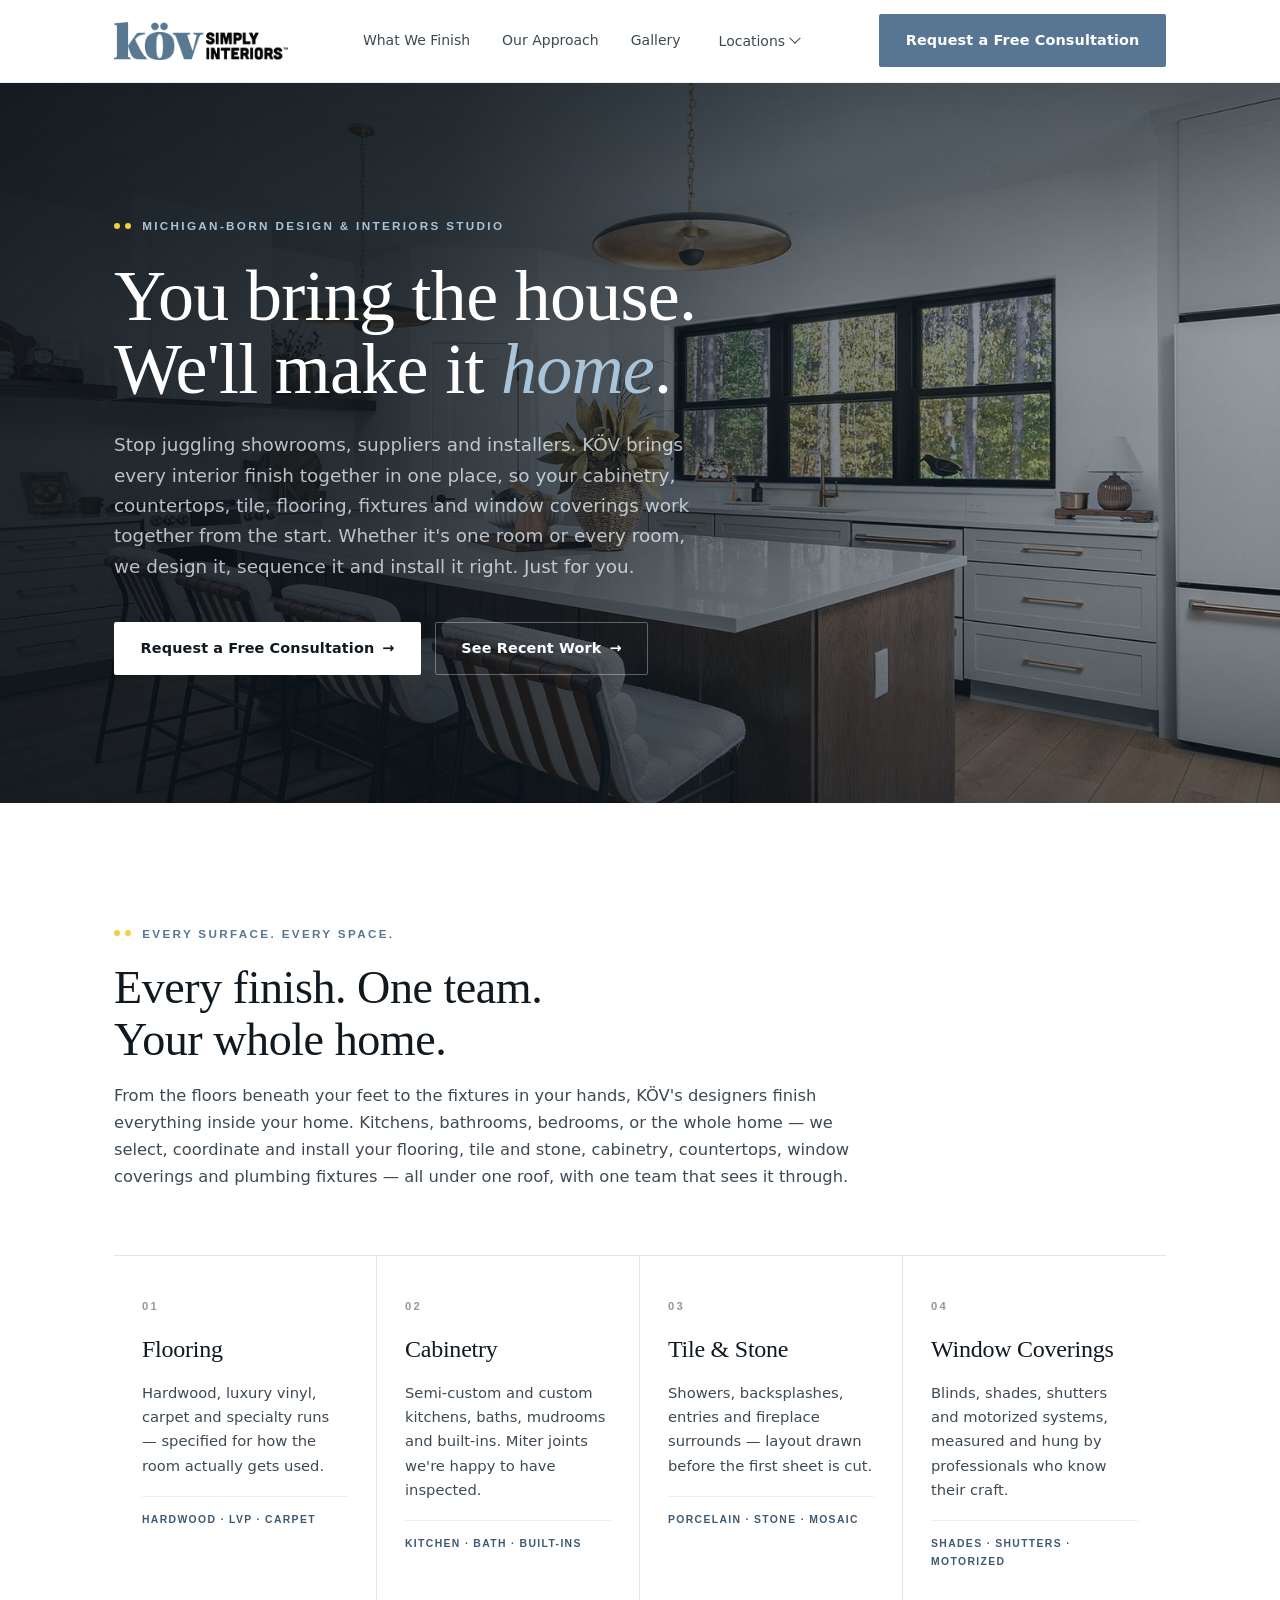
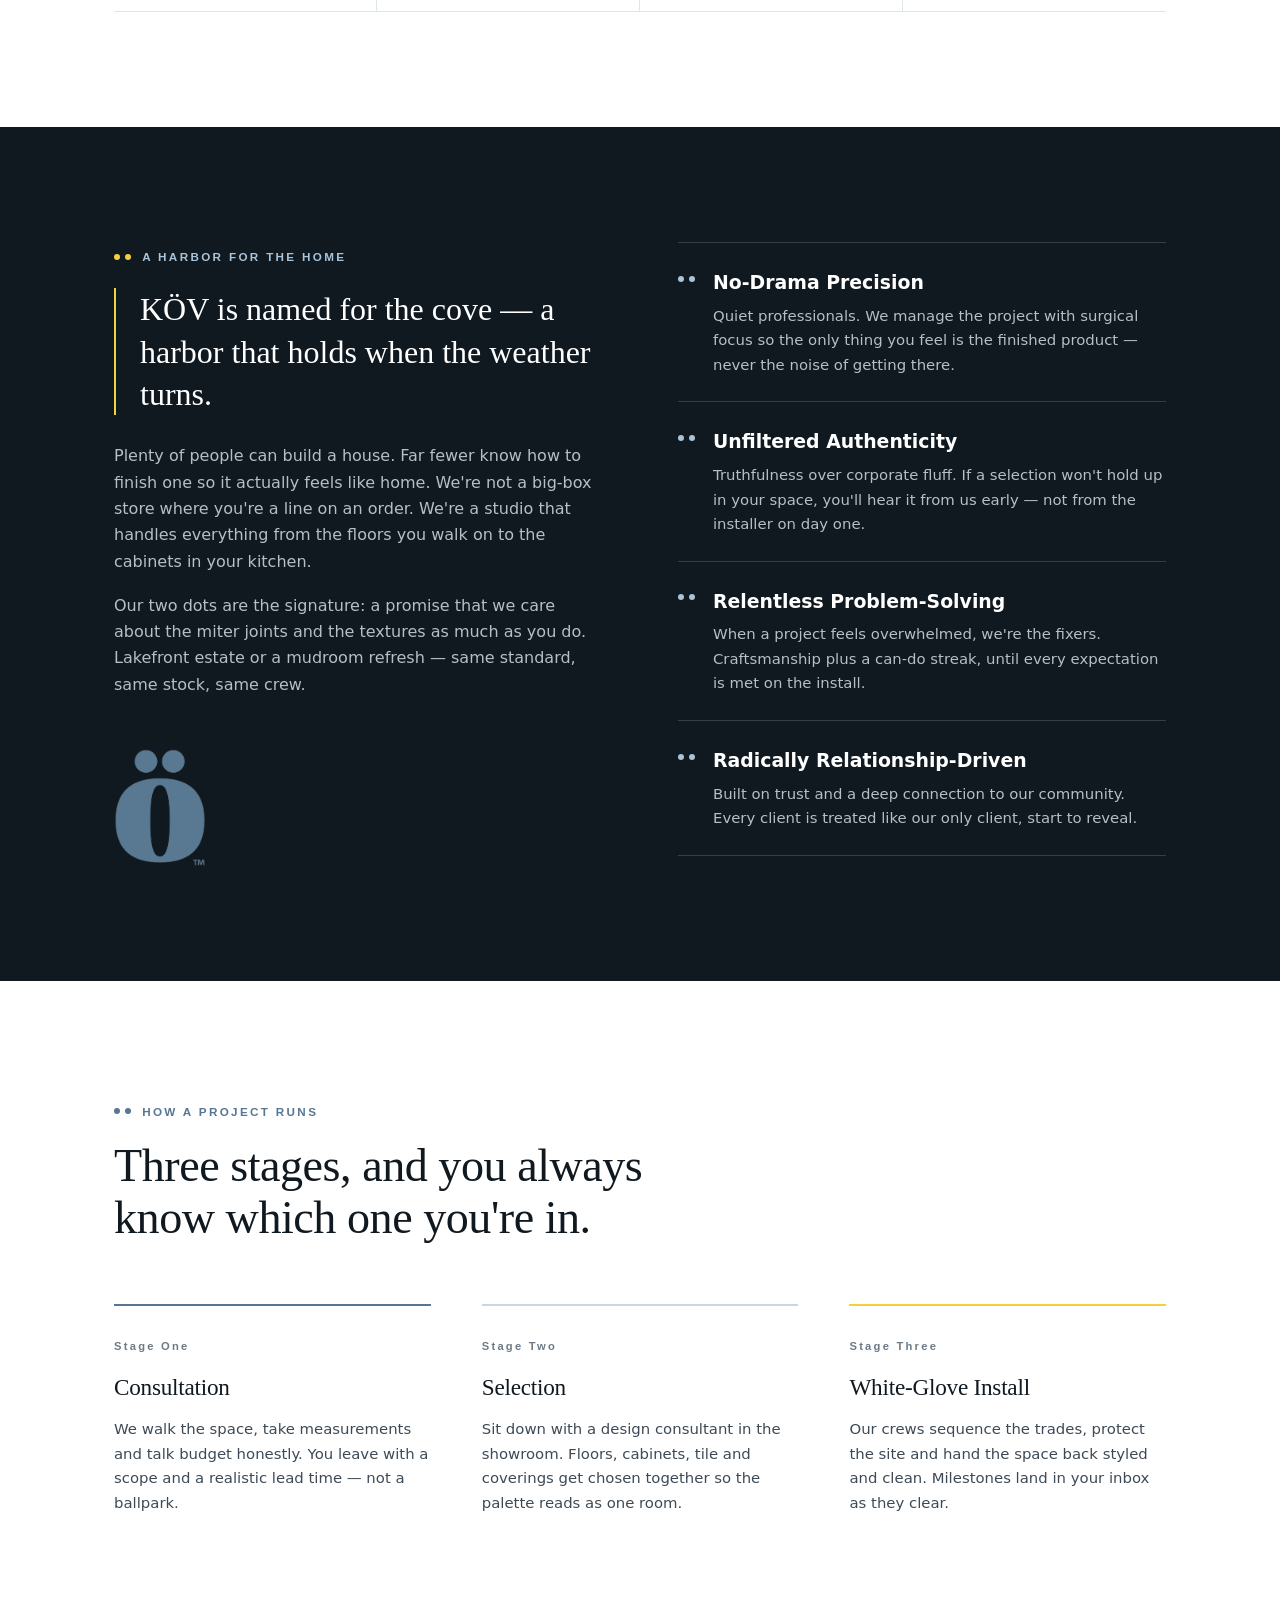
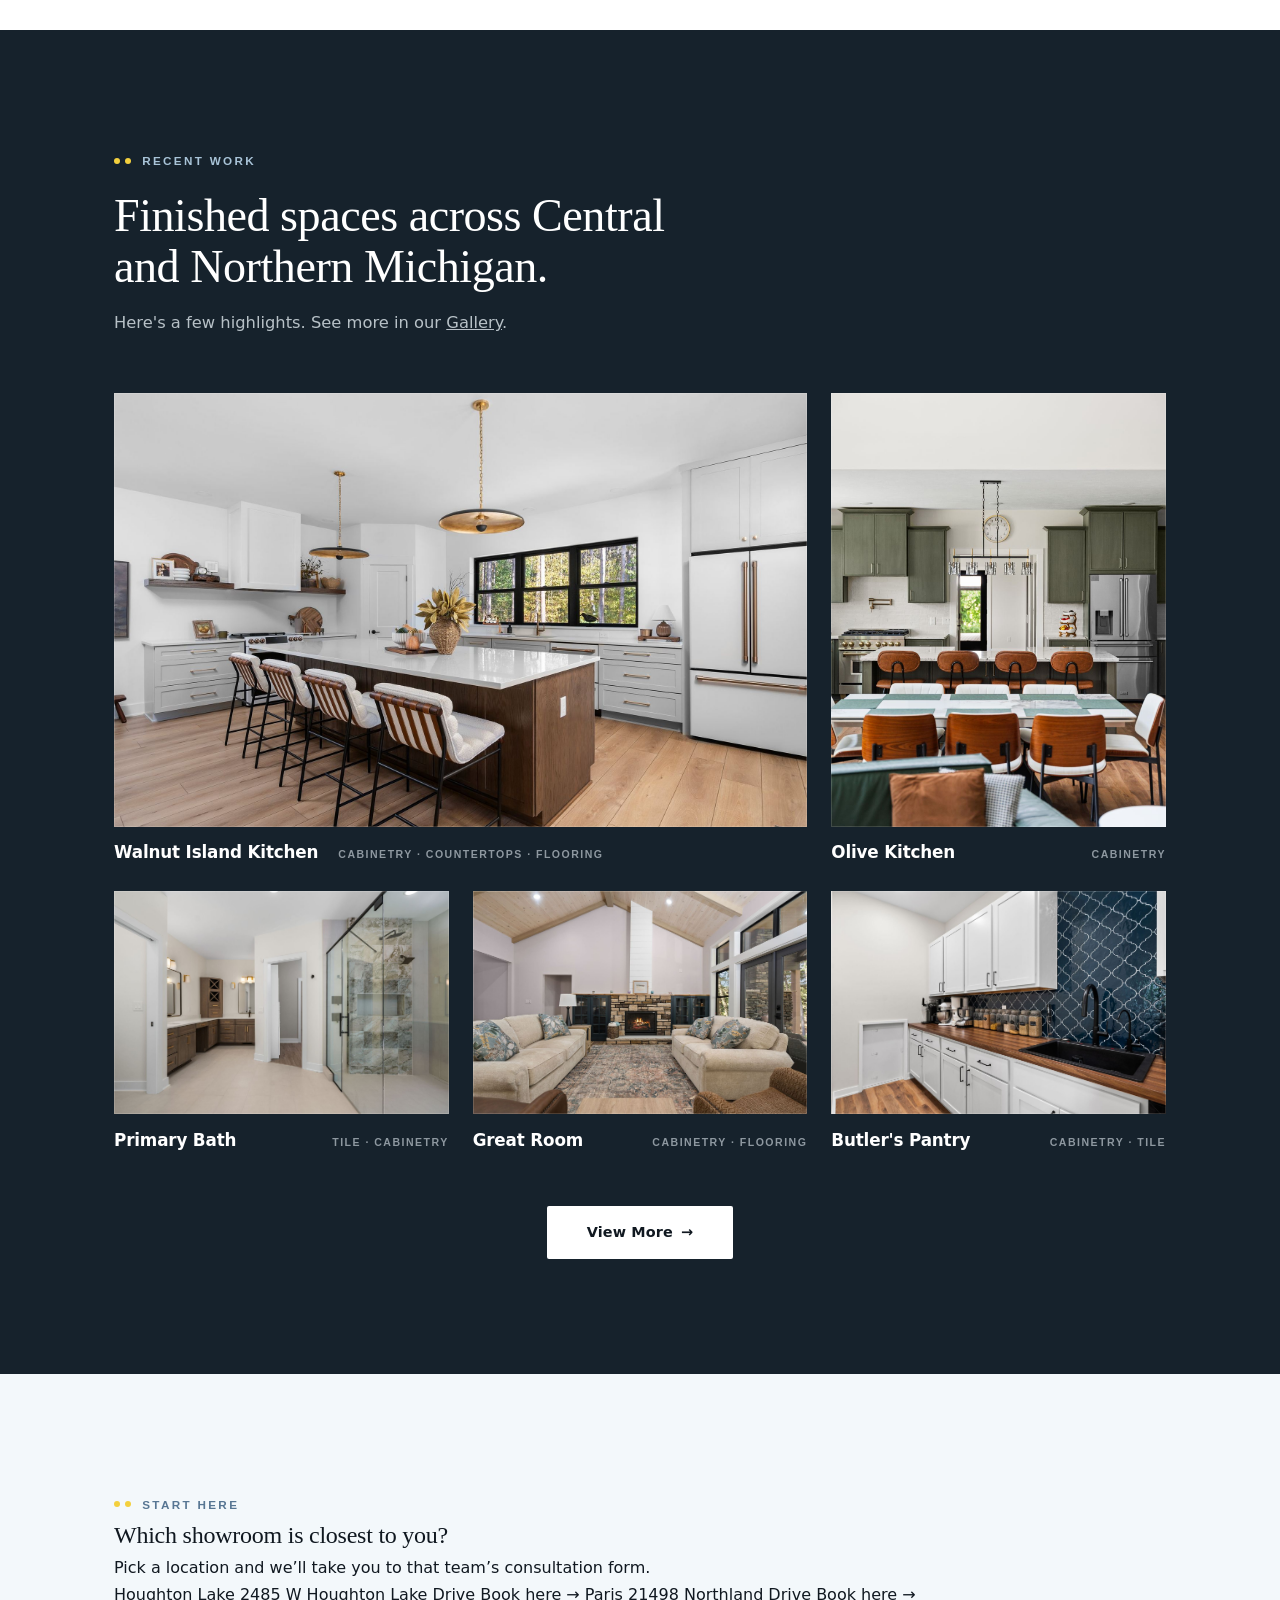
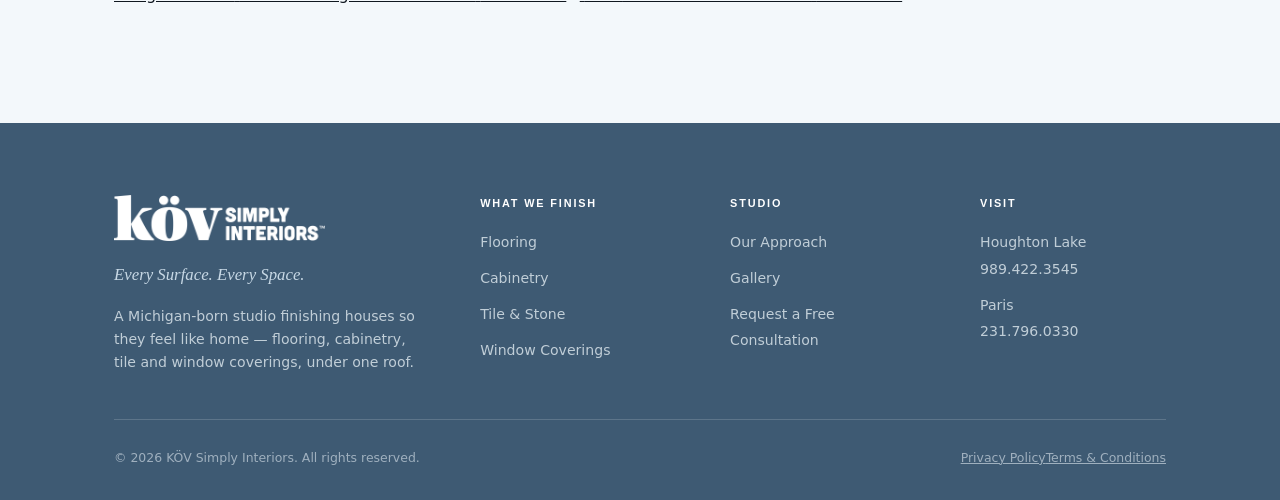
==== commit 5155fa0d: "Add files via upload" ====
--- a/index.html
+++ b/index.html
@@ -247,86 +247,27 @@
   </section>
 
   <!-- CONSULTATION -->
+
   <section class="band band-tint" id="consult">
-    <div class="shell consult-grid">
-      <div>
-        <span class="eyebrow"><span class="dots gold" aria-hidden="true"><i></i><i></i></span> Start Here</span>
-        <h2>Tell us what you're finishing.</h2>
-        <ul class="promise">
-          <li><span class="dots" aria-hidden="true"><i></i><i></i></span><span>A real person reads every request &mdash; usually back to you the same business day.</span></li>
-          <li><span class="dots" aria-hidden="true"><i></i><i></i></span><span>No pressure, no quote-by-guess. We give you a scope and a lead time.</span></li>
-          <li><span class="dots" aria-hidden="true"><i></i><i></i></span><span>Builders and designers welcome &mdash; ask about trade scheduling.</span></li>
-        </ul>
-      </div>
-
-      <div class="form-card tone-light" id="consultCard">
-        <form class="form-body" id="consultForm" action="https://api.web3forms.com/submit" method="POST" novalidate>
-          <input type="hidden" name="access_key" value="4b04a78e-1222-40c4-ba0d-5f8aaee83861">
-          <input type="hidden" name="subject" value="New consultation request &mdash; K&Ouml;V website">
-          <input type="hidden" name="from_name" value="K&Ouml;V Simply Interiors Website">
-          <input type="checkbox" name="botcheck" class="hp" tabindex="-1" autocomplete="off" aria-hidden="true">
-          <div class="field-row">
-            <div class="field">
-              <label for="fname">First Name</label>
-              <input id="fname" name="first_name" type="text" autocomplete="given-name" required>
-            </div>
-            <div class="field">
-              <label for="lname">Last Name</label>
-              <input id="lname" name="last_name" type="text" autocomplete="family-name" required>
-            </div>
-          </div>
-          <div class="field-row">
-            <div class="field">
-              <label for="email">Email</label>
-              <input id="email" name="email" type="email" autocomplete="email" required>
-            </div>
-            <div class="field">
-              <label for="phone">Phone</label>
-              <input id="phone" name="phone" type="tel" autocomplete="tel">
-            </div>
-          </div>
-          <div class="field-row">
-            <div class="field">
-              <label for="showroom">Preferred Showroom</label>
-              <select id="showroom" name="preferred_showroom" required>
-                <option value="" disabled selected>Choose a showroom</option>
-                <option>Houghton Lake, MI</option>
-                <option>Paris, MI</option>
-              </select>
-            </div>
-            <div class="field">
-              <label for="scope">Project Scope</label>
-              <select id="scope" name="project_scope">
-                <option>Flooring</option>
-                <option>Cabinetry</option>
-                <option>Tile &amp; Stone</option>
-                <option>Window Coverings</option>
-                <option>Whole-home finish</option>
-                <option>Kitchen</option>
-                <option>Bathroom</option>
-                <option>Not sure yet</option>
-              </select>
-            </div>
-          </div>
-          <div class="field">
-            <label for="details">Project Details</label>
-            <textarea id="details" name="message" placeholder="Rooms involved, rough timeline, anything already selected."></textarea>
-          </div>
-          <div class="form-foot">
-            <button class="btn btn-solid" type="submit">Send Request <span class="btn-arrow" aria-hidden="true">&rarr;</span></button>
-            <span class="fine">We'll follow up by email or phone, whichever you prefer.</span>
-          </div>
-          <p class="form-error" id="formError" role="alert" hidden>Something went wrong sending that. Please try again, or call the showroom nearest you.</p>
-        </form>
-
-        <div class="form-success" id="consultSuccess" role="status">
-          <span class="dots gold" aria-hidden="true" style="justify-content:center;"><i></i><i></i></span>
-          <h3>Request received.</h3>
-          <p>Thanks &mdash; your request is on its way to the K&Ouml;V team. We'll be in touch shortly to set up your consultation.</p>
-        </div>
-      </div>
-    </div>
-  </section>
+    <div class="shell chooser-wrap">
+      <span class="eyebrow" style="justify-content:center;"><span class="dots gold" aria-hidden="true"><i></i><i></i></span> Start Here</span>
+      <h2>Which showroom is closest to you?</h2>
+      <p class="chooser-sub">Pick a location and we&rsquo;ll take you to that team&rsquo;s consultation form.</p>
+      <div class="chooser-grid">
+        <a class="chooser-card" href="houghton-lake.html#consult">
+          <span class="chooser-name">Houghton Lake</span>
+          <span class="chooser-addr">2485 W Houghton Lake Drive</span>
+          <span class="chooser-go">Book here <span class="btn-arrow" aria-hidden="true">&rarr;</span></span>
+        </a>
+        <a class="chooser-card" href="paris.html#consult">
+          <span class="chooser-name">Paris</span>
+          <span class="chooser-addr">21498 Northland Drive</span>
+          <span class="chooser-go">Book here <span class="btn-arrow" aria-hidden="true">&rarr;</span></span>
+        </a>
+      </div>
+    </div>
+  </section>
+
 </main>
 
 <footer class="site-footer tone-dark">
@@ -369,6 +310,32 @@
   </div>
 </footer>
 
+<!-- Showroom chooser popup. Opened by site.js from any "#consult" link on a
+     page that has no form of its own. The same two links also exist inline in
+     the homepage CHOOSER section, so this is enhancement, not a dependency:
+     with JavaScript off the link still lands somewhere useful. -->
+<div class="modal" id="showroomModal" role="dialog" aria-modal="true" aria-labelledby="showroomModalTitle" hidden>
+  <div class="modal-backdrop" data-modal-close></div>
+  <div class="modal-panel">
+    <button class="modal-close" type="button" aria-label="Close" data-modal-close>&#10005;</button>
+    <span class="eyebrow" style="justify-content:center;"><span class="dots gold" aria-hidden="true"><i></i><i></i></span> Start Here</span>
+    <h2 id="showroomModalTitle">Which showroom is closest to you?</h2>
+    <p class="modal-sub">Pick a location and we&rsquo;ll take you to that team&rsquo;s consultation form.</p>
+    <div class="chooser-grid">
+      <a class="chooser-card" href="houghton-lake.html#consult">
+        <span class="chooser-name">Houghton Lake</span>
+        <span class="chooser-addr">2485 W Houghton Lake Drive</span>
+        <span class="chooser-go">Book here <span class="btn-arrow" aria-hidden="true">&rarr;</span></span>
+      </a>
+      <a class="chooser-card" href="paris.html#consult">
+        <span class="chooser-name">Paris</span>
+        <span class="chooser-addr">21498 Northland Drive</span>
+        <span class="chooser-go">Book here <span class="btn-arrow" aria-hidden="true">&rarr;</span></span>
+      </a>
+    </div>
+  </div>
+</div>
+
 <script src="assets/site.js"></script>
 </body>
 </html>
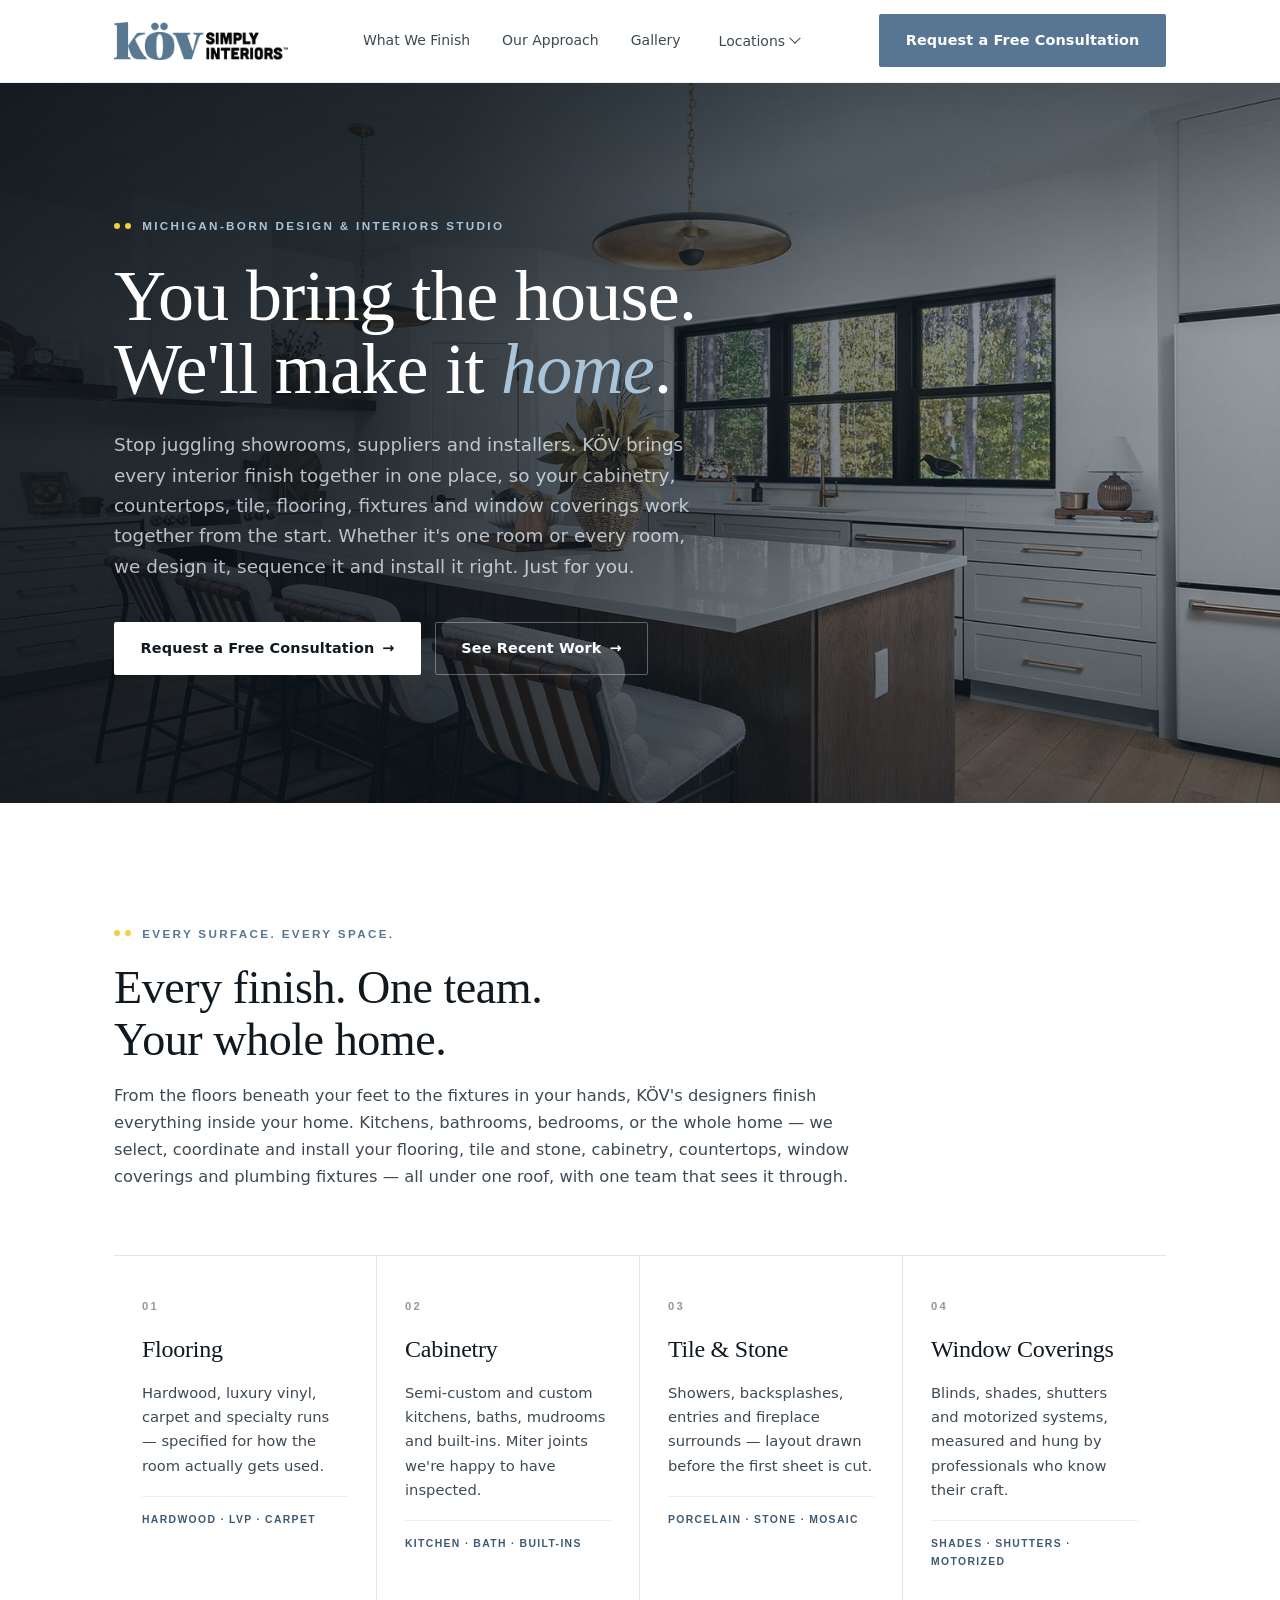
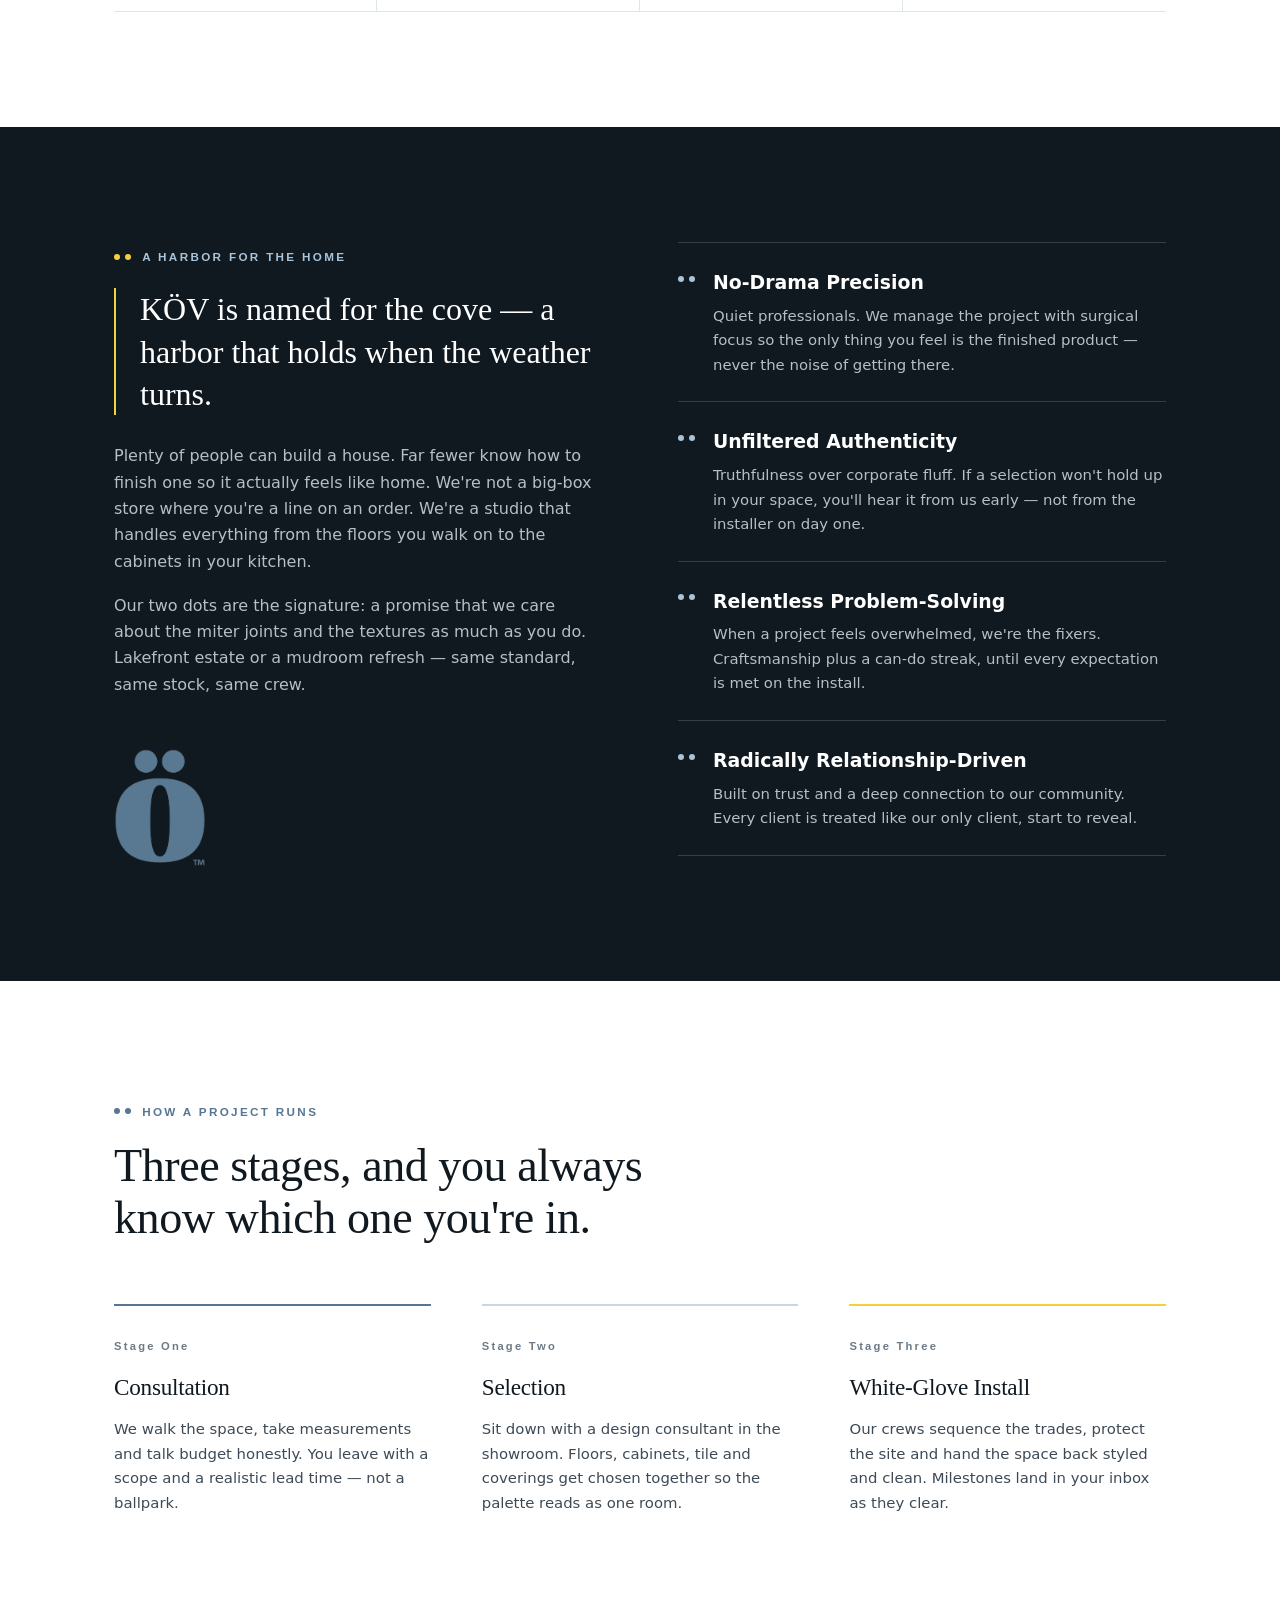
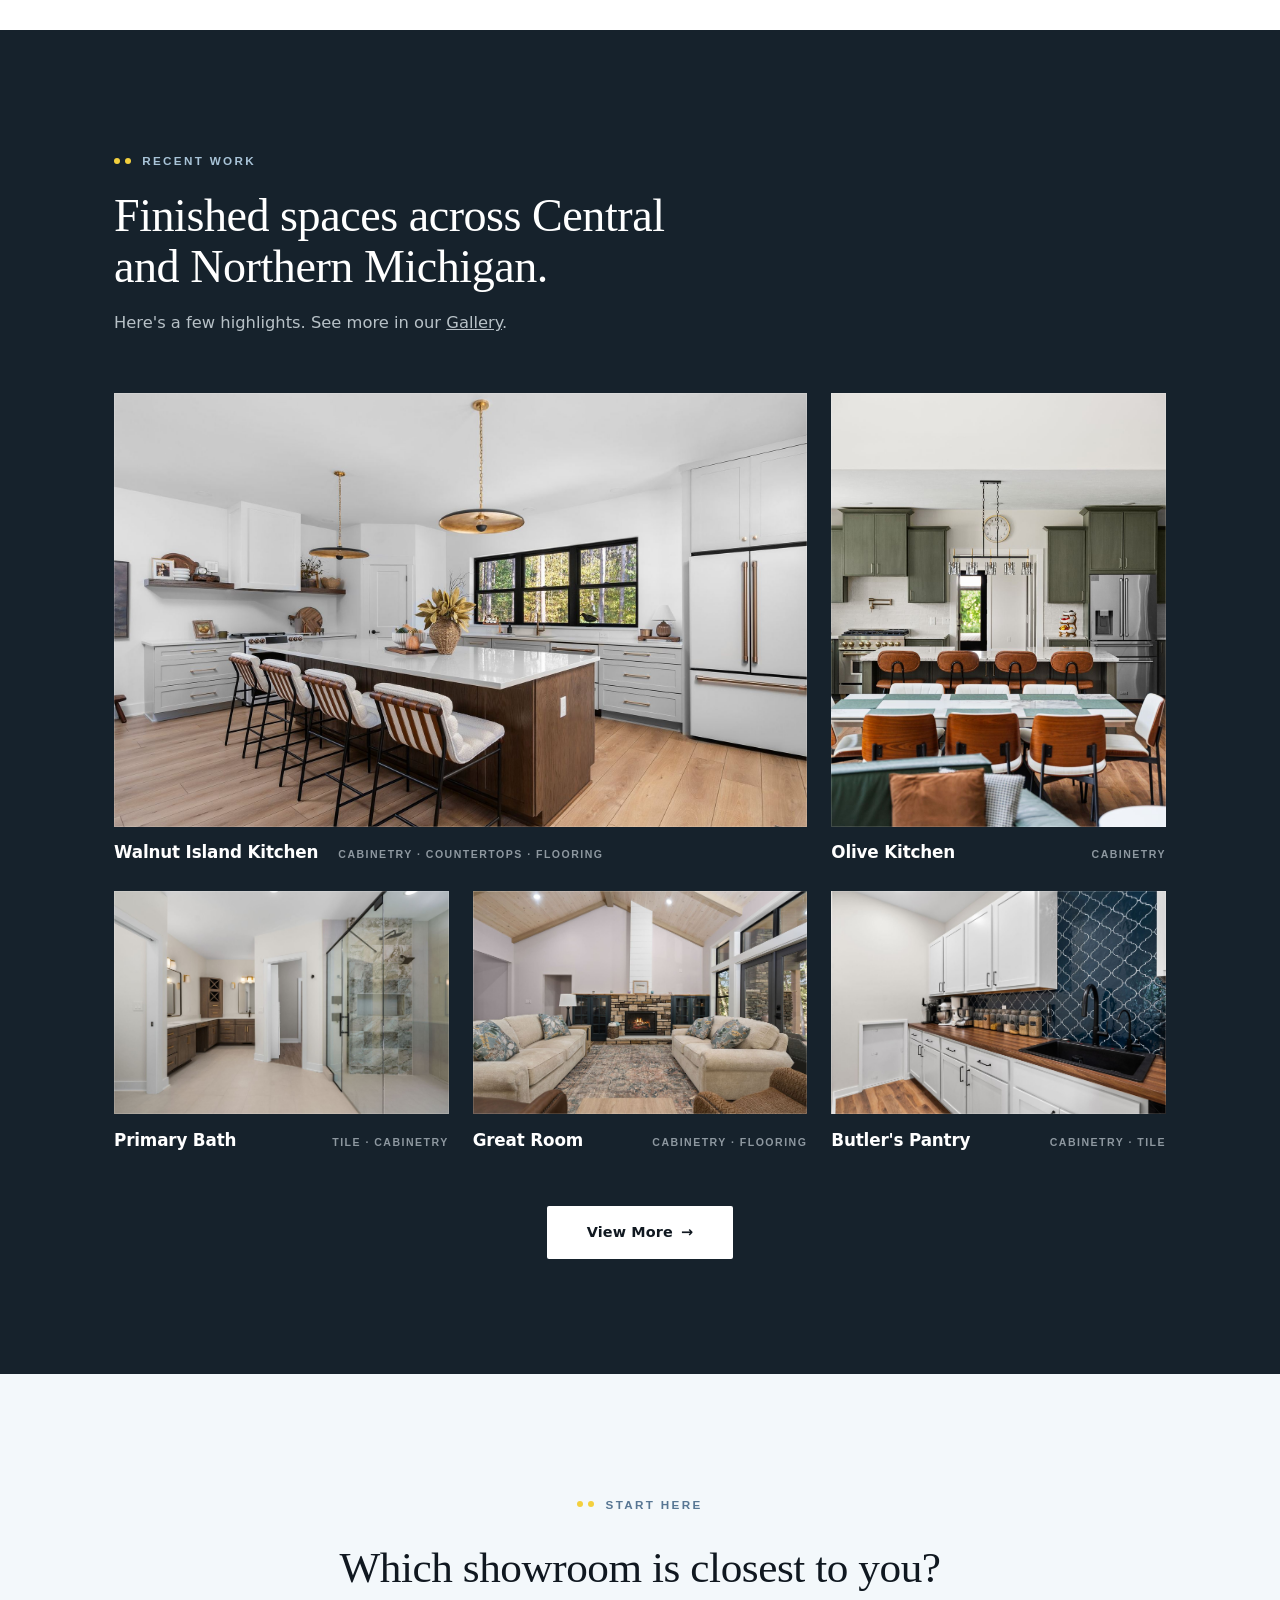
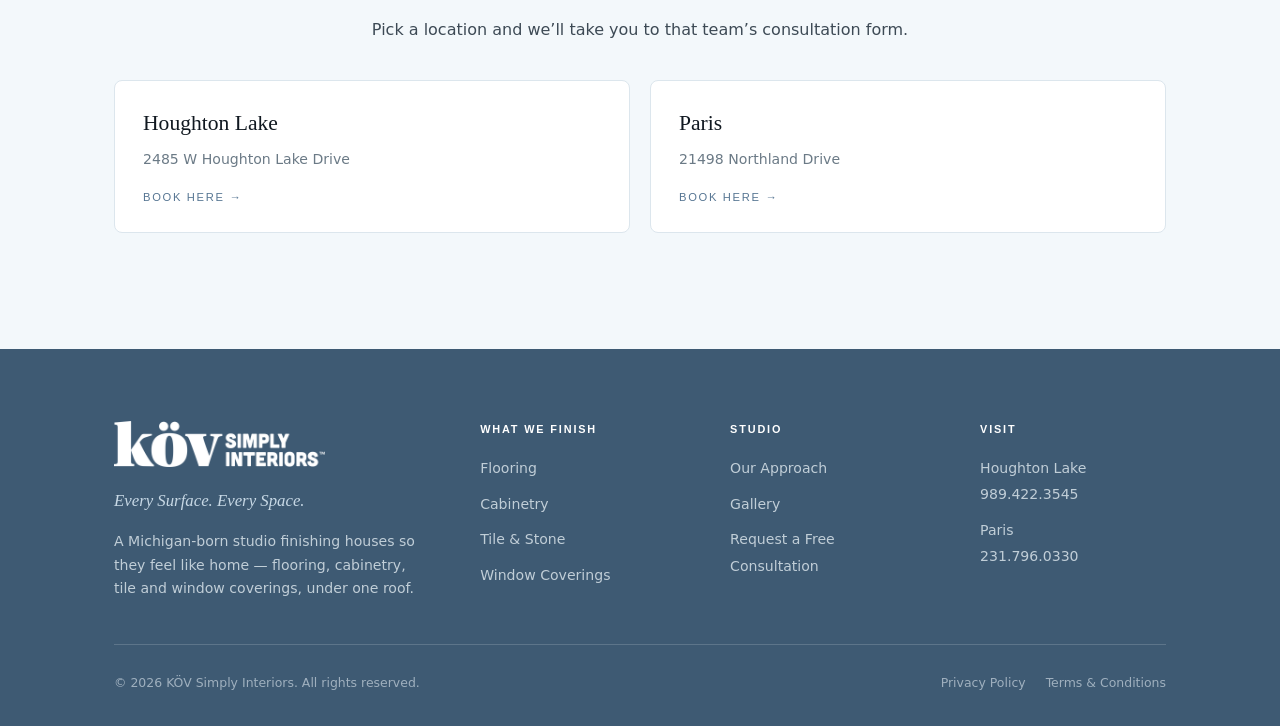
==== commit 228a0fb9: "Add files via upload" ====
--- a/index.html
+++ b/index.html
@@ -35,7 +35,7 @@
 <link rel="preconnect" href="https://fonts.googleapis.com">
 <link rel="preconnect" href="https://fonts.gstatic.com" crossorigin>
 <link rel="stylesheet" href="https://fonts.googleapis.com/css2?family=Newsreader:opsz,wght@6..72,300;6..72,400;6..72,500;6..72,600&family=Figtree:wght@300;400;500;600;700&family=Archivo+Narrow:wght@600;700&display=swap">
-<link rel="stylesheet" href="assets/styles.css">
+<link rel="stylesheet" href="assets/styles.css?v=3bfc0af9">
 <script type="application/ld+json">{"@context":"https://schema.org","@type":"HomeAndConstructionBusiness","name":"KÖV Simply Interiors","url":"https://kovinteriors.com","logo":"https://kovinteriors.com/assets/kov-logo.png","image":"https://kovinteriors.com/assets/og-image.jpg","description":"A Michigan design and interiors studio finishing homes — flooring, cabinetry, tile and stone, countertops, window coverings and plumbing fixtures under one roof.","areaServed":"Central and Northern Michigan","department":[{"@type":"HomeAndConstructionBusiness","name":"KÖV Simply Interiors — Houghton Lake","url":"https://kovinteriors.com/houghton-lake","telephone":"+1-989-422-3545","address":{"@type":"PostalAddress","streetAddress":"2485 W Houghton Lake Drive","addressLocality":"Houghton Lake","addressRegion":"MI","postalCode":"48629","addressCountry":"US"},"openingHoursSpecification":[{"@type":"OpeningHoursSpecification","dayOfWeek":["Monday","Tuesday","Wednesday","Thursday","Friday"],"opens":"09:00","closes":"17:00"},{"@type":"OpeningHoursSpecification","dayOfWeek":"Saturday","opens":"10:00","closes":"15:00"}]},{"@type":"HomeAndConstructionBusiness","name":"KÖV Simply Interiors — Paris","url":"https://kovinteriors.com/paris","telephone":"+1-231-796-0330","address":{"@type":"PostalAddress","streetAddress":"21498 Northland Drive","addressLocality":"Paris","addressRegion":"MI","postalCode":"49338","addressCountry":"US"},"openingHoursSpecification":[{"@type":"OpeningHoursSpecification","dayOfWeek":["Monday","Tuesday","Wednesday","Thursday","Friday"],"opens":"10:00","closes":"17:00"}]}]}</script>
 </head>
 <body>
@@ -336,6 +336,6 @@
   </div>
 </div>
 
-<script src="assets/site.js"></script>
+<script src="assets/site.js?v=803a8c61"></script>
 </body>
 </html>
--- a/assets/styles.css
+++ b/assets/styles.css
@@ -539,7 +539,93 @@
 .footer-col a:hover{ color: #fff; }
 .footer-bottom{ display: flex; flex-wrap: wrap; gap: 1rem; justify-content: space-between; padding-top: 1.75rem; font-size: 0.78rem; color: var(--ink-mute); }
 .footer-col li a + a{ color: var(--blue-deep); }
-.legal-todo{ font-style: italic; }
+.footer-legal{ display: flex; flex-wrap: wrap; gap: 1.25rem; }
+.footer-legal a{ color: var(--ink-mute); text-decoration: none; transition: color .25s ease; }
+.footer-legal a:hover{ color: #fff; text-decoration: underline; text-underline-offset: 3px; }
+
+/* ---------- Legal pages (privacy, terms) ----------
+   Long-form prose. Vertical rhythm is deliberately generous: every rule below
+   is about making a wall of legal text scannable. Keep the measure near 42rem
+   (roughly 75 characters) — widening it is what makes these pages tiring. */
+.page-hero .effective{ margin-top: 1.1rem; font-family: var(--label); text-transform: uppercase;
+  font-size: 0.7rem; letter-spacing: 0.16em; color: var(--blue-deep); }
+
+/* Prose sits at a 42rem measure; tables break out wider so their three columns
+   are not forced to wrap every other word. */
+.legal{
+  max-width: none;
+  display: grid;
+  grid-template-columns:
+    [text-start] minmax(0, 42rem) [text-end]
+    minmax(0, 11rem) [wide-end]
+    minmax(0, 1fr);
+}
+.legal > *{ grid-column: text-start / text-end; }
+.legal > .table-wrap{ grid-column: text-start / wide-end; }
+@media (max-width: 900px){
+  .legal > .table-wrap{ grid-column: text-start / text-end; }
+}
+
+.legal .lede{ font-size: 1.12rem; line-height: 1.8; color: var(--ink-soft);
+  padding-bottom: 0.5rem; }
+
+/* Spacing has two jobs here, and they pull in opposite directions:
+   TIGHT inside a numbered section, so its paragraphs read as one block.
+   WIDE between sections, so the numbered points are unmistakably separate.
+   Keep that contrast if you touch these numbers. */
+.legal h2{
+  font-size: clamp(1.2rem, 1.9vw, 1.45rem);
+  line-height: 1.35;
+  letter-spacing: -0.005em;
+  color: var(--ink);
+  margin-top: 6rem;          /* the big gap between numbered points */
+  padding-top: 3rem;
+  border-top: 1px solid var(--line);
+}
+.legal h2:first-of-type{ margin-top: 3.5rem; }
+.legal h2 + p,
+.legal h2 + ul{ margin-top: 1.25rem; }
+
+/* Inside a section: close enough that consecutive paragraphs read as one passage. */
+.legal p{ margin-top: 0.95rem; line-height: 1.8; color: var(--ink-soft); }
+
+.legal ul{ margin: 1.1rem 0 0; padding-left: 1.4rem; display: grid; gap: 0.7rem;
+  line-height: 1.75; color: var(--ink-soft); }
+.legal ul ul{ margin-top: 0.7rem; padding-left: 1.35rem; gap: 0.6rem; }
+.legal li{ padding-left: 0.3rem; }
+.legal li::marker{ color: var(--blue); }
+.legal ul + p{ margin-top: 1.1rem; }
+
+.legal strong{ color: var(--ink); font-weight: 600; }
+.legal a{ color: var(--blue); text-underline-offset: 3px; }
+.legal a:hover{ color: var(--ink); }
+
+.legal-address{ margin-top: 1.25rem; padding: 1.4rem 1.6rem; font-style: normal;
+  line-height: 1.9; color: var(--ink-soft); background: var(--blue-50); border-radius: 6px; }
+.legal-xref{ margin-top: 6rem; padding-top: 3rem; border-top: 1px solid var(--line);
+  font-size: 0.92rem; }
+
+.table-wrap{ margin: 1.5rem 0 0.5rem; overflow-x: auto; -webkit-overflow-scrolling: touch;
+  border: 1px solid var(--line); border-radius: 6px; }
+.table-wrap + p{ margin-top: 1.1rem; }
+.legal-table{ width: 100%; min-width: 34rem; border-collapse: collapse; font-size: 0.9rem;
+  table-layout: fixed; }
+.legal-table th:nth-child(1), .legal-table td:nth-child(1){ width: 23%; }
+.legal-table th:nth-child(2), .legal-table td:nth-child(2){ width: 45%; }
+.legal-table th:nth-child(3), .legal-table td:nth-child(3){ width: 32%; }
+.legal-table th, .legal-table td{ padding: 1.05rem 1.2rem; text-align: left; vertical-align: top;
+  border-bottom: 1px solid var(--line); line-height: 1.65; }
+.legal-table th{ font-family: var(--label); text-transform: uppercase; font-size: 0.66rem;
+  letter-spacing: 0.14em; color: var(--ink); background: var(--blue-50); border-bottom-width: 2px; }
+.legal-table td{ color: var(--ink-soft); }
+.legal-table tbody tr:last-child td{ border-bottom: none; }
+
+@media (max-width: 700px){
+  .legal h2{ margin-top: 4.25rem; padding-top: 2.25rem; }
+  .legal-xref{ margin-top: 4.25rem; padding-top: 2.25rem; }
+  .legal-table{ min-width: 30rem; }
+  .legal-table th, .legal-table td{ padding: 0.9rem 1rem; }
+}
 @media (max-width: 980px){ .footer-top{ grid-template-columns: minmax(0,1.2fr) repeat(3, minmax(0,0.8fr)); gap: 2rem; } }
 @media (max-width: 760px){ .footer-top{ grid-template-columns: repeat(2, minmax(0,1fr)); } }
 @media (max-width: 520px){ .footer-top{ grid-template-columns: 1fr; } }
@@ -587,3 +673,49 @@
 
 /* placeholder option reads as a prompt until a real showroom is chosen */
 .field select:has(option[value=""]:checked){ color: var(--ink-mute); }
+
+/* ---------- Showroom chooser (homepage section + popup) ---------- */
+.chooser-wrap{ text-align: center; }
+.chooser-wrap h2{ font-size: clamp(1.9rem, 3.4vw, 2.7rem); margin-top: 1rem; }
+.chooser-sub{ margin-top: 0.9rem; color: var(--ink-soft); }
+.chooser-grid{ display: grid; grid-template-columns: repeat(2, minmax(0,1fr)); gap: 1.25rem;
+  margin-top: 2.25rem; text-align: left; }
+@media (max-width: 620px){ .chooser-grid{ grid-template-columns: 1fr; } }
+
+.chooser-card{ display: flex; flex-direction: column; gap: 0.35rem; padding: 1.6rem 1.75rem;
+  background: #fff; border: 1px solid var(--line); border-radius: 8px; text-decoration: none;
+  transition: transform .25s ease, box-shadow .25s ease, border-color .25s ease; }
+.chooser-card:hover, .chooser-card:focus-visible{ transform: translateY(-3px);
+  border-color: var(--blue); box-shadow: 0 14px 34px rgba(16,24,32,0.12); }
+.chooser-name{ font-family: var(--display, var(--body)); font-size: 1.35rem; color: var(--ink); }
+.chooser-addr{ font-size: 0.88rem; color: var(--ink-mute); }
+.chooser-go{ margin-top: 0.75rem; font-family: var(--label); text-transform: uppercase;
+  font-size: 0.7rem; letter-spacing: 0.15em; color: var(--blue); }
+
+/* Which showroom this form belongs to, with an escape hatch to the other one. */
+.consult-note{ margin-top: 1rem; font-size: 0.92rem; color: var(--ink-soft); }
+.consult-note strong{ color: var(--ink); }
+
+/* ---------- Popup ---------- */
+.modal[hidden]{ display: none; }
+.modal{ position: fixed; inset: 0; z-index: 120; display: grid; place-items: center;
+  padding: 1.25rem; }
+.modal-backdrop{ position: absolute; inset: 0; background: rgba(16,24,32,0.62);
+  opacity: 0; transition: opacity .2s ease; }
+.modal.open .modal-backdrop{ opacity: 1; }
+.modal-panel{ position: relative; width: min(42rem, 100%); max-height: 90vh; overflow-y: auto;
+  background: var(--blue-50, #F2F7FA); border-radius: 12px; padding: 2.5rem clamp(1.4rem, 4vw, 2.75rem);
+  text-align: center; box-shadow: 0 30px 70px rgba(16,24,32,0.3);
+  opacity: 0; transform: translateY(12px) scale(0.985); transition: opacity .2s ease, transform .2s ease; }
+.modal.open .modal-panel{ opacity: 1; transform: none; }
+.modal-panel h2{ font-size: clamp(1.5rem, 3vw, 2.1rem); margin-top: 0.9rem; }
+.modal-sub{ margin-top: 0.75rem; color: var(--ink-soft); }
+.modal-close{ position: absolute; top: 0.9rem; right: 0.9rem; width: 2.25rem; height: 2.25rem;
+  display: grid; place-items: center; border: 0; border-radius: 50%; cursor: pointer;
+  background: transparent; color: var(--ink-mute); font-size: 1rem; line-height: 1;
+  transition: background .2s ease, color .2s ease; }
+.modal-close:hover{ background: rgba(16,24,32,0.07); color: var(--ink); }
+@media (prefers-reduced-motion: reduce){
+  .modal-backdrop, .modal-panel{ transition: none; }
+  .modal-panel{ transform: none; }
+}
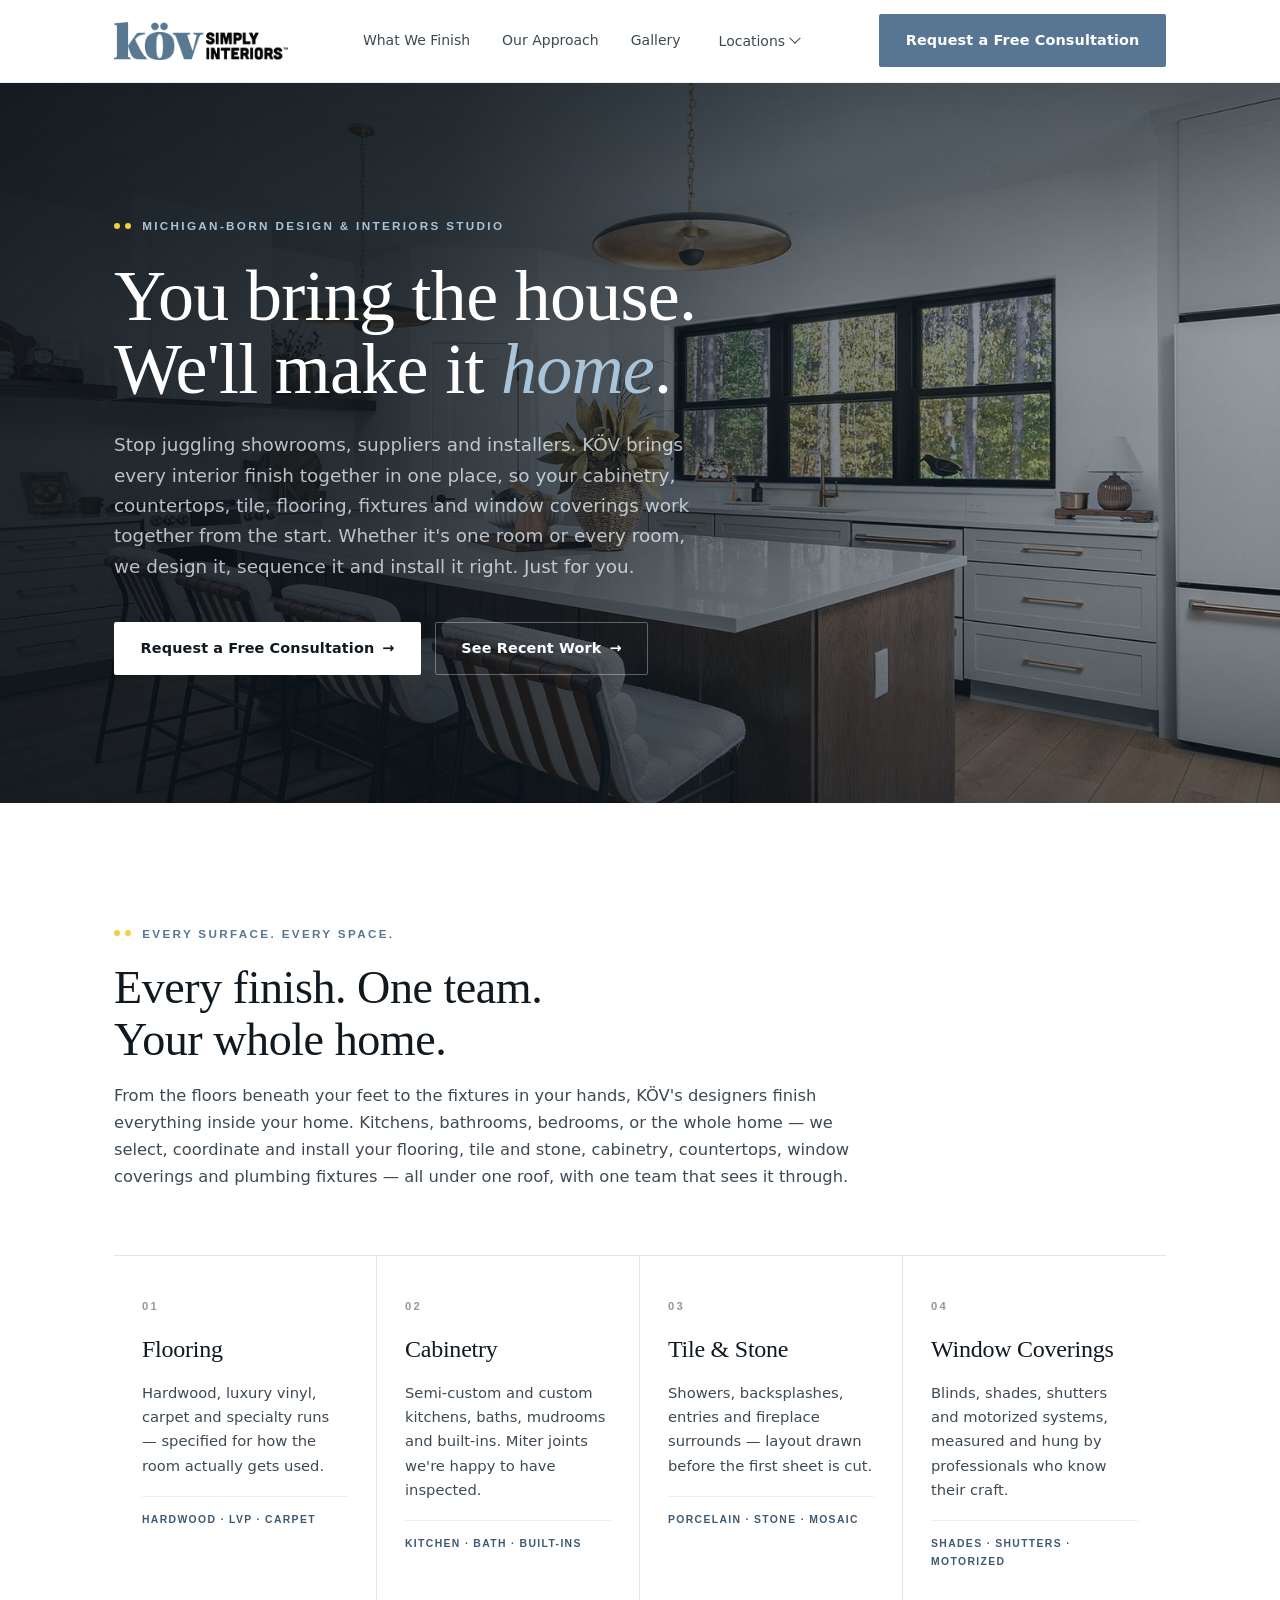
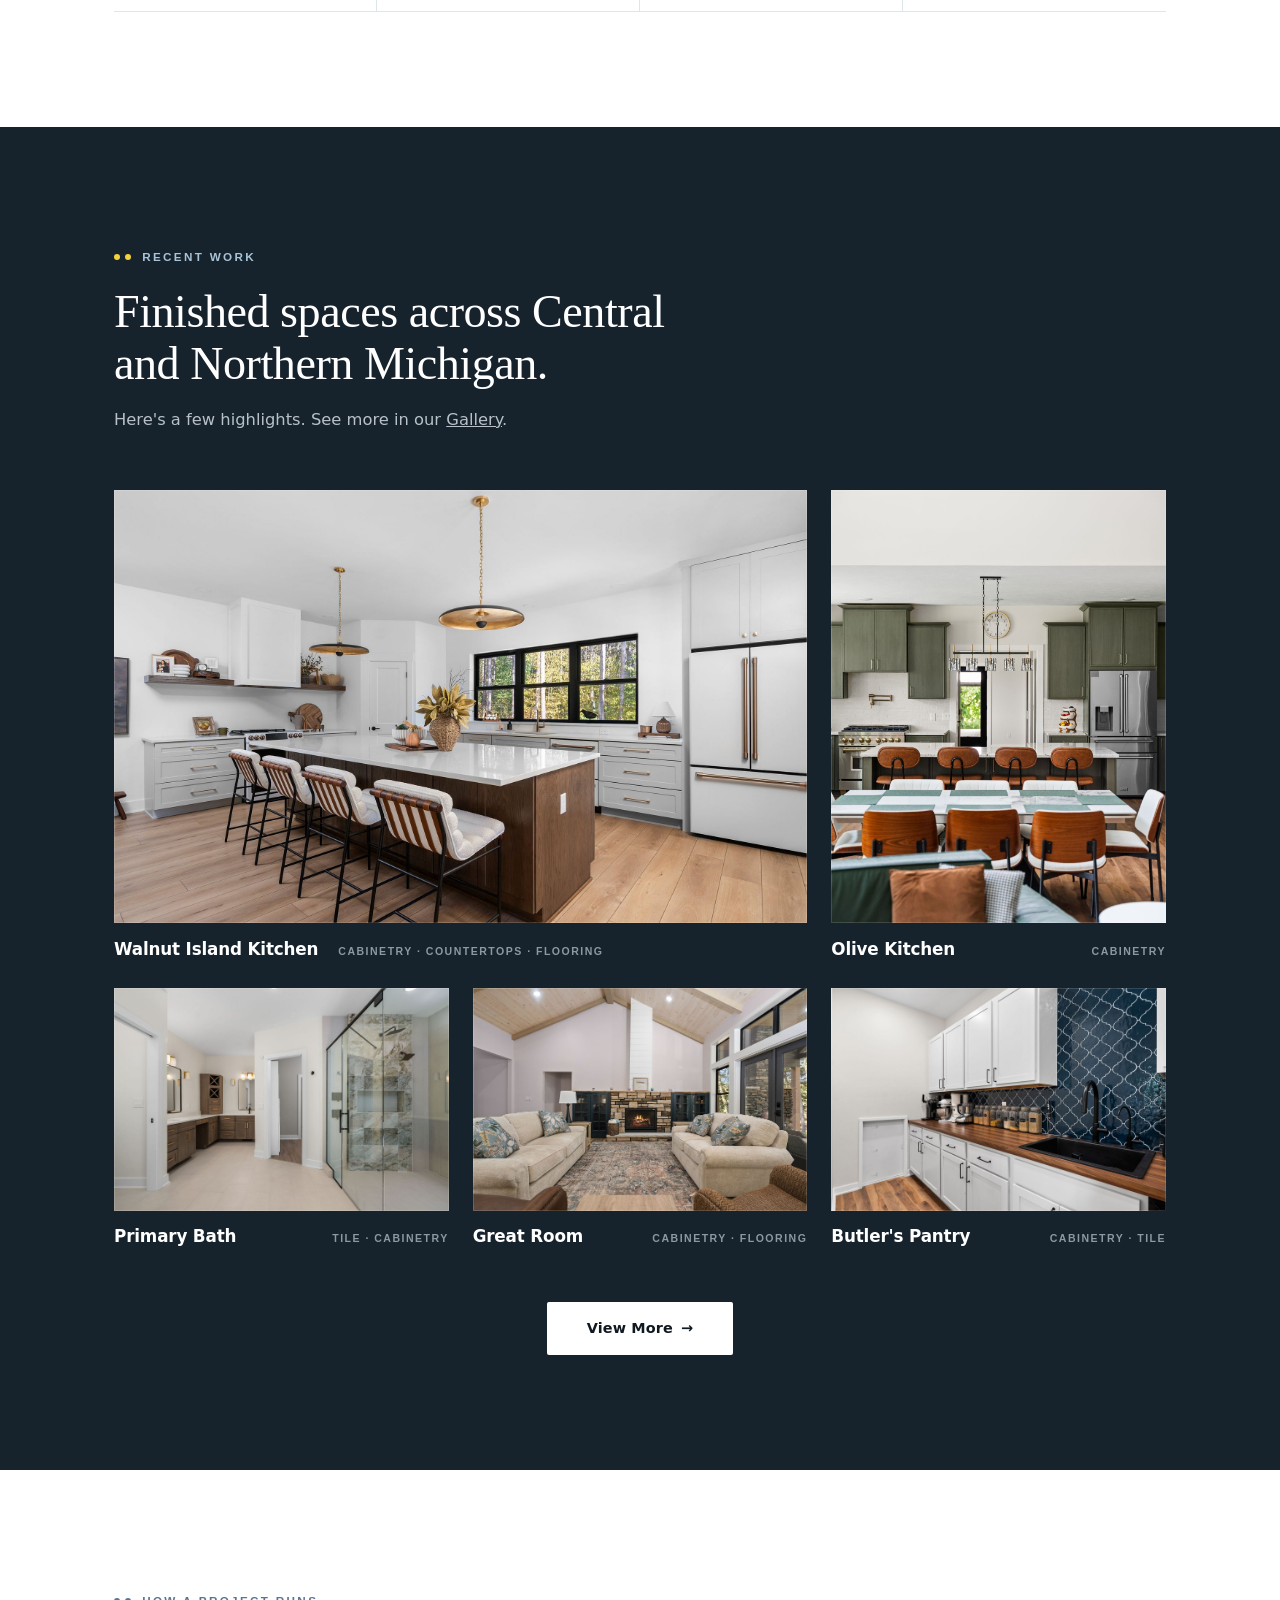
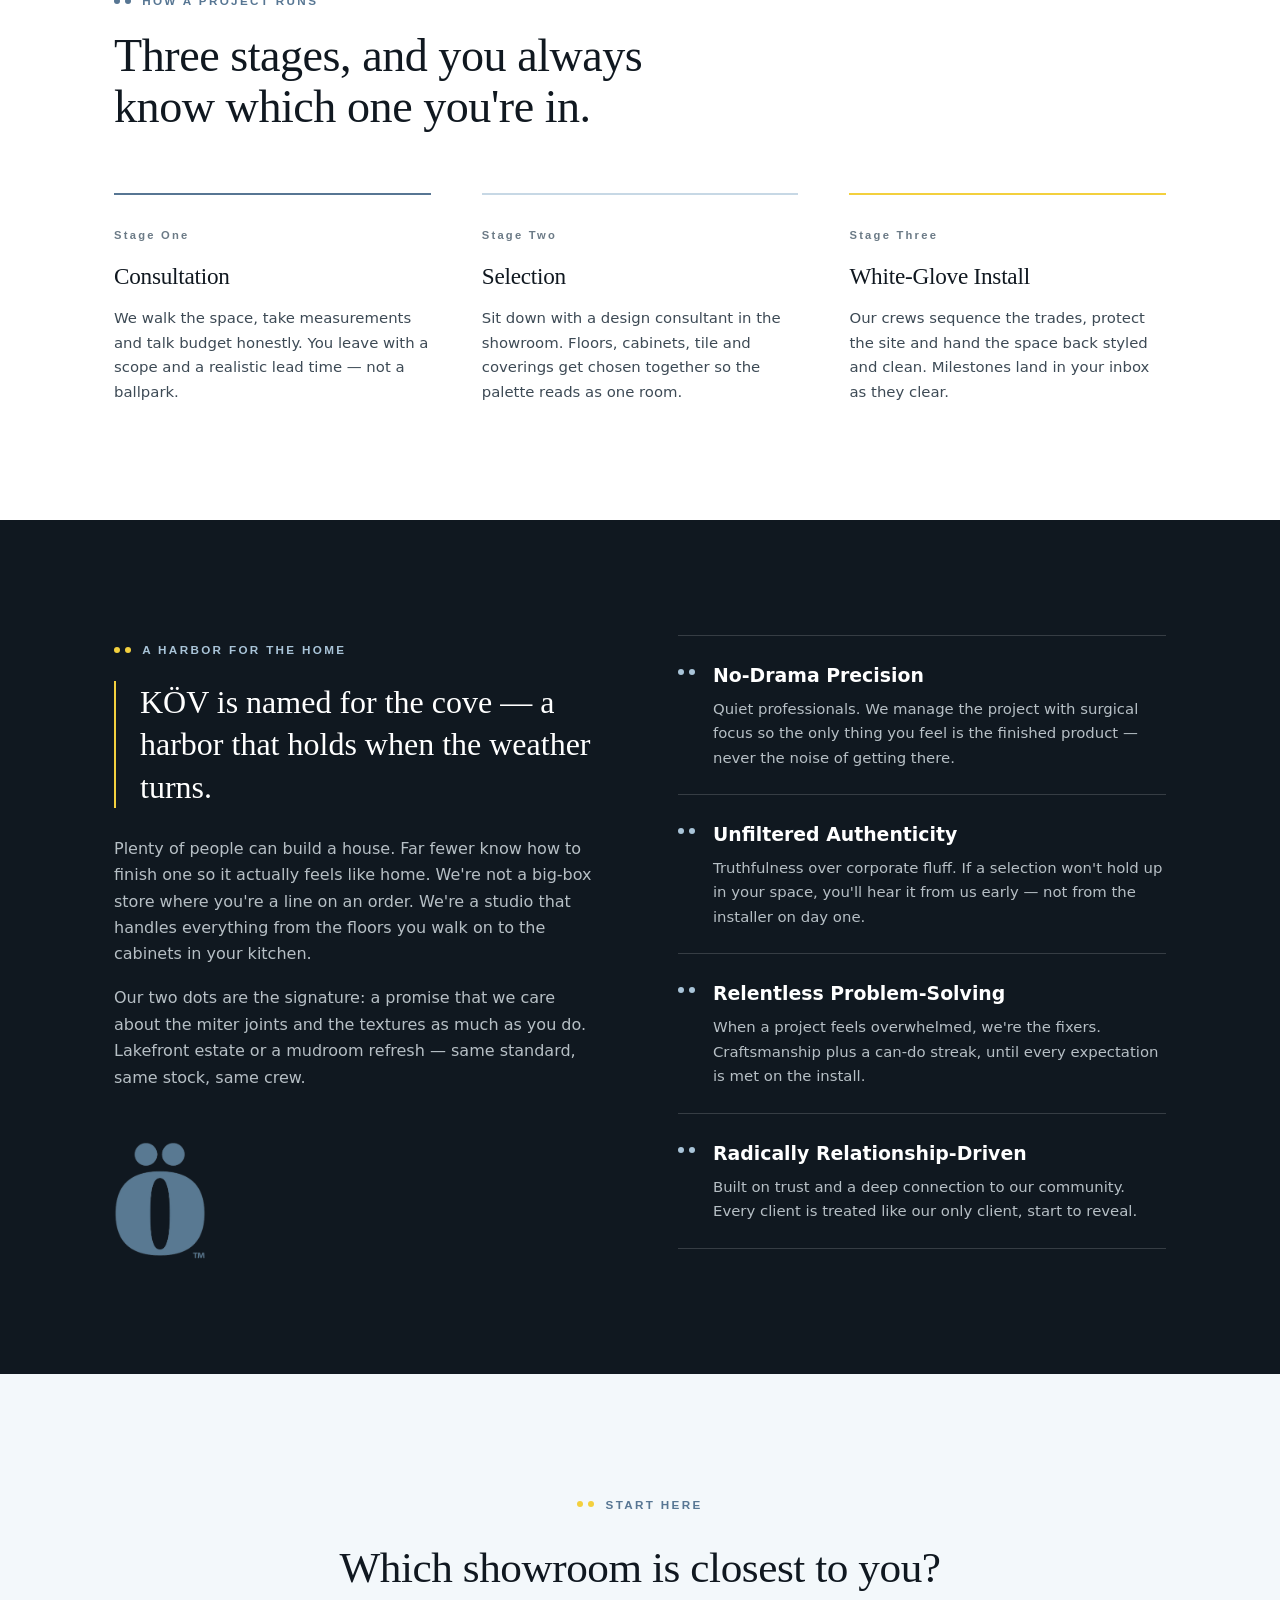
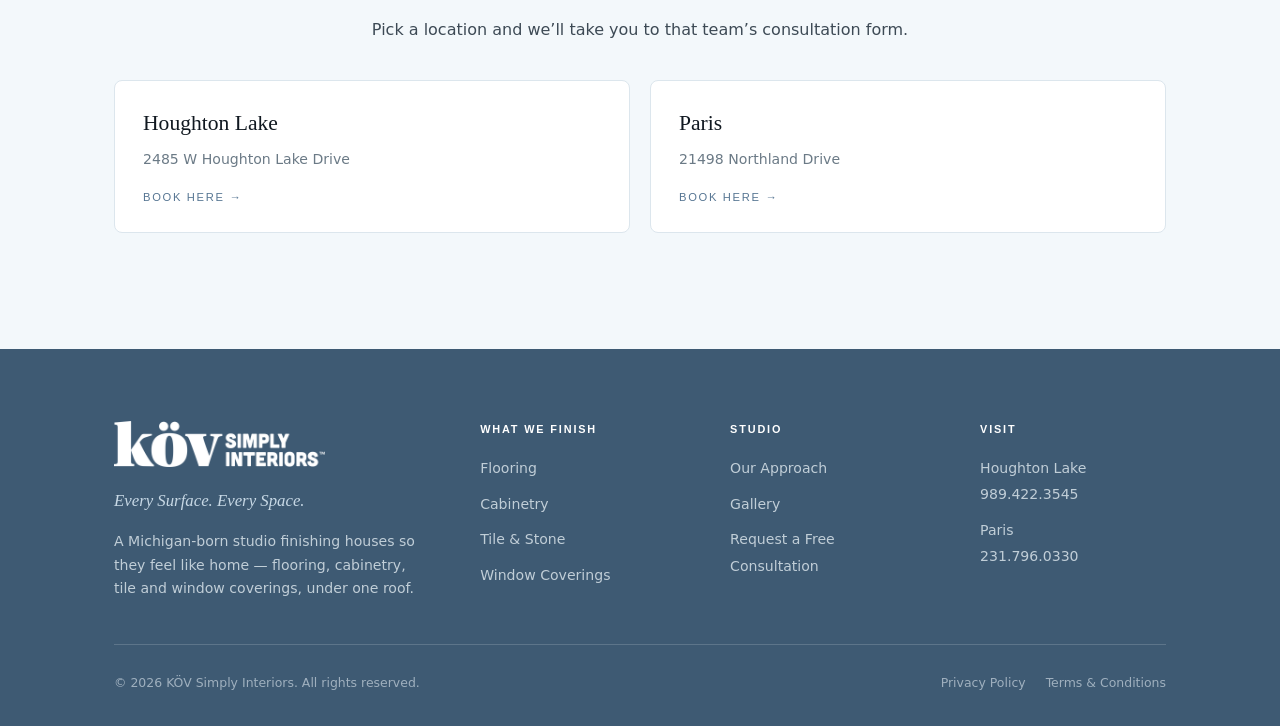
==== commit 4c4a1c86: "Add files via upload" ====
--- a/index.html
+++ b/index.html
@@ -135,6 +135,71 @@
     </div>
   </section>
 
+  <!-- WORK -->
+  <section class="band band-deep tone-dark" id="work">
+    <div class="shell">
+      <div class="sec-head wide">
+        <span class="eyebrow"><span class="dots gold" aria-hidden="true"><i></i><i></i></span> Recent Work</span>
+        <h2>Finished spaces across Central and Northern Michigan.</h2>
+        <p>Here's a few highlights. See more in our <a href="gallery.html">Gallery</a>.</p>
+      </div>
+
+      <div class="work-grid">
+        <div class="work-item feature">
+          <button class="shot-fixed" type="button" data-shot data-caption="Walnut Island Kitchen" aria-label="Enlarge: Walnut Island Kitchen"><img src="assets/gallery/kitchen-walnut-island.jpg" alt="White kitchen with a walnut island, quartz waterfall top and brass pendant lighting" loading="lazy" decoding="async"></button>
+          <div class="work-cap"><h3>Walnut Island Kitchen</h3><span>Cabinetry &middot; Countertops &middot; Flooring</span></div>
+        </div>
+        <div class="work-item portrait">
+          <button class="shot-fixed" type="button" data-shot data-caption="Olive Kitchen &amp; Dining" aria-label="Enlarge: Olive Kitchen &amp; Dining"><img src="assets/gallery/kitchen-olive-dining.jpg" alt="Olive green kitchen with a marble island, leather stools and a pro range" loading="lazy" decoding="async"></button>
+          <div class="work-cap"><h3>Olive Kitchen</h3><span>Cabinetry</span></div>
+        </div>
+        <div class="work-item">
+          <button class="shot-fixed" type="button" data-shot data-caption="Primary Bath Suite" aria-label="Enlarge: Primary Bath Suite"><img src="assets/gallery/bath-primary-suite.jpg" alt="Primary bath with a marble-tile shower, double vanity and brushed brass sconces" loading="lazy" decoding="async"></button>
+          <div class="work-cap"><h3>Primary Bath</h3><span>Tile &middot; Cabinetry</span></div>
+        </div>
+        <div class="work-item">
+          <button class="shot-fixed" type="button" data-shot data-caption="Great Room Fireplace" aria-label="Enlarge: Great Room Fireplace"><img src="assets/gallery/living-stone-fireplace.jpg" alt="Great room with a stone fireplace, vaulted wood ceiling and navy built-in cabinets" loading="lazy" decoding="async"></button>
+          <div class="work-cap"><h3>Great Room</h3><span>Cabinetry &middot; Flooring</span></div>
+        </div>
+        <div class="work-item">
+          <button class="shot-fixed" type="button" data-shot data-caption="Butler's Pantry" aria-label="Enlarge: Butler's Pantry"><img src="assets/gallery/pantry-butlers.jpg" alt="Butler's pantry with a walnut counter, white cabinetry and navy arabesque tile" loading="lazy" decoding="async"></button>
+          <div class="work-cap"><h3>Butler's Pantry</h3><span>Cabinetry &middot; Tile</span></div>
+        </div>
+      </div>
+
+      <div class="btn-row">
+        <a class="btn btn-solid btn-wide" href="gallery.html">View More <span class="btn-arrow" aria-hidden="true">&rarr;</span></a>
+      </div>
+    </div>
+  </section>
+
+  <!-- PROCESS -->
+  <section class="band">
+    <div class="shell">
+      <div class="sec-head wide">
+        <span class="eyebrow"><span class="dots" aria-hidden="true"><i></i><i></i></span> How a Project Runs</span>
+        <h2>Three stages, and you always know which one you're in.</h2>
+      </div>
+      <div class="steps">
+        <article class="step">
+          <span class="num">Stage One</span>
+          <h3>Consultation</h3>
+          <p>We walk the space, take measurements and talk budget honestly. You leave with a scope and a realistic lead time &mdash; not a ballpark.</p>
+        </article>
+        <article class="step">
+          <span class="num">Stage Two</span>
+          <h3>Selection</h3>
+          <p>Sit down with a design consultant in the showroom. Floors, cabinets, tile and coverings get chosen together so the palette reads as one room.</p>
+        </article>
+        <article class="step">
+          <span class="num">Stage Three</span>
+          <h3>White-Glove Install</h3>
+          <p>Our crews sequence the trades, protect the site and hand the space back styled and clean. Milestones land in your inbox as they clear.</p>
+        </article>
+      </div>
+    </div>
+  </section>
+
   <!-- APPROACH -->
   <section class="band band-ink tone-dark" id="approach">
     <div class="shell ethos-grid">
@@ -177,71 +242,6 @@
             <p>Built on trust and a deep connection to our community. Every client is treated like our only client, start to reveal.</p>
           </div>
         </article>
-      </div>
-    </div>
-  </section>
-
-  <!-- PROCESS -->
-  <section class="band">
-    <div class="shell">
-      <div class="sec-head wide">
-        <span class="eyebrow"><span class="dots" aria-hidden="true"><i></i><i></i></span> How a Project Runs</span>
-        <h2>Three stages, and you always know which one you're in.</h2>
-      </div>
-      <div class="steps">
-        <article class="step">
-          <span class="num">Stage One</span>
-          <h3>Consultation</h3>
-          <p>We walk the space, take measurements and talk budget honestly. You leave with a scope and a realistic lead time &mdash; not a ballpark.</p>
-        </article>
-        <article class="step">
-          <span class="num">Stage Two</span>
-          <h3>Selection</h3>
-          <p>Sit down with a design consultant in the showroom. Floors, cabinets, tile and coverings get chosen together so the palette reads as one room.</p>
-        </article>
-        <article class="step">
-          <span class="num">Stage Three</span>
-          <h3>White-Glove Install</h3>
-          <p>Our crews sequence the trades, protect the site and hand the space back styled and clean. Milestones land in your inbox as they clear.</p>
-        </article>
-      </div>
-    </div>
-  </section>
-
-  <!-- WORK -->
-  <section class="band band-deep tone-dark" id="work">
-    <div class="shell">
-      <div class="sec-head wide">
-        <span class="eyebrow"><span class="dots gold" aria-hidden="true"><i></i><i></i></span> Recent Work</span>
-        <h2>Finished spaces across Central and Northern Michigan.</h2>
-        <p>Here's a few highlights. See more in our <a href="gallery.html">Gallery</a>.</p>
-      </div>
-
-      <div class="work-grid">
-        <div class="work-item feature">
-          <button class="shot-fixed" type="button" data-shot data-caption="Walnut Island Kitchen" aria-label="Enlarge: Walnut Island Kitchen"><img src="assets/gallery/kitchen-walnut-island.jpg" alt="White kitchen with a walnut island, quartz waterfall top and brass pendant lighting" loading="lazy" decoding="async"></button>
-          <div class="work-cap"><h3>Walnut Island Kitchen</h3><span>Cabinetry &middot; Countertops &middot; Flooring</span></div>
-        </div>
-        <div class="work-item portrait">
-          <button class="shot-fixed" type="button" data-shot data-caption="Olive Kitchen &amp; Dining" aria-label="Enlarge: Olive Kitchen &amp; Dining"><img src="assets/gallery/kitchen-olive-dining.jpg" alt="Olive green kitchen with a marble island, leather stools and a pro range" loading="lazy" decoding="async"></button>
-          <div class="work-cap"><h3>Olive Kitchen</h3><span>Cabinetry</span></div>
-        </div>
-        <div class="work-item">
-          <button class="shot-fixed" type="button" data-shot data-caption="Primary Bath Suite" aria-label="Enlarge: Primary Bath Suite"><img src="assets/gallery/bath-primary-suite.jpg" alt="Primary bath with a marble-tile shower, double vanity and brushed brass sconces" loading="lazy" decoding="async"></button>
-          <div class="work-cap"><h3>Primary Bath</h3><span>Tile &middot; Cabinetry</span></div>
-        </div>
-        <div class="work-item">
-          <button class="shot-fixed" type="button" data-shot data-caption="Great Room Fireplace" aria-label="Enlarge: Great Room Fireplace"><img src="assets/gallery/living-stone-fireplace.jpg" alt="Great room with a stone fireplace, vaulted wood ceiling and navy built-in cabinets" loading="lazy" decoding="async"></button>
-          <div class="work-cap"><h3>Great Room</h3><span>Cabinetry &middot; Flooring</span></div>
-        </div>
-        <div class="work-item">
-          <button class="shot-fixed" type="button" data-shot data-caption="Butler's Pantry" aria-label="Enlarge: Butler's Pantry"><img src="assets/gallery/pantry-butlers.jpg" alt="Butler's pantry with a walnut counter, white cabinetry and navy arabesque tile" loading="lazy" decoding="async"></button>
-          <div class="work-cap"><h3>Butler's Pantry</h3><span>Cabinetry &middot; Tile</span></div>
-        </div>
-      </div>
-
-      <div class="btn-row">
-        <a class="btn btn-solid btn-wide" href="gallery.html">View More <span class="btn-arrow" aria-hidden="true">&rarr;</span></a>
       </div>
     </div>
   </section>
@@ -336,6 +336,6 @@
   </div>
 </div>
 
-<script src="assets/site.js?v=803a8c61"></script>
+<script src="assets/site.js?v=0c19a62b"></script>
 </body>
 </html>
